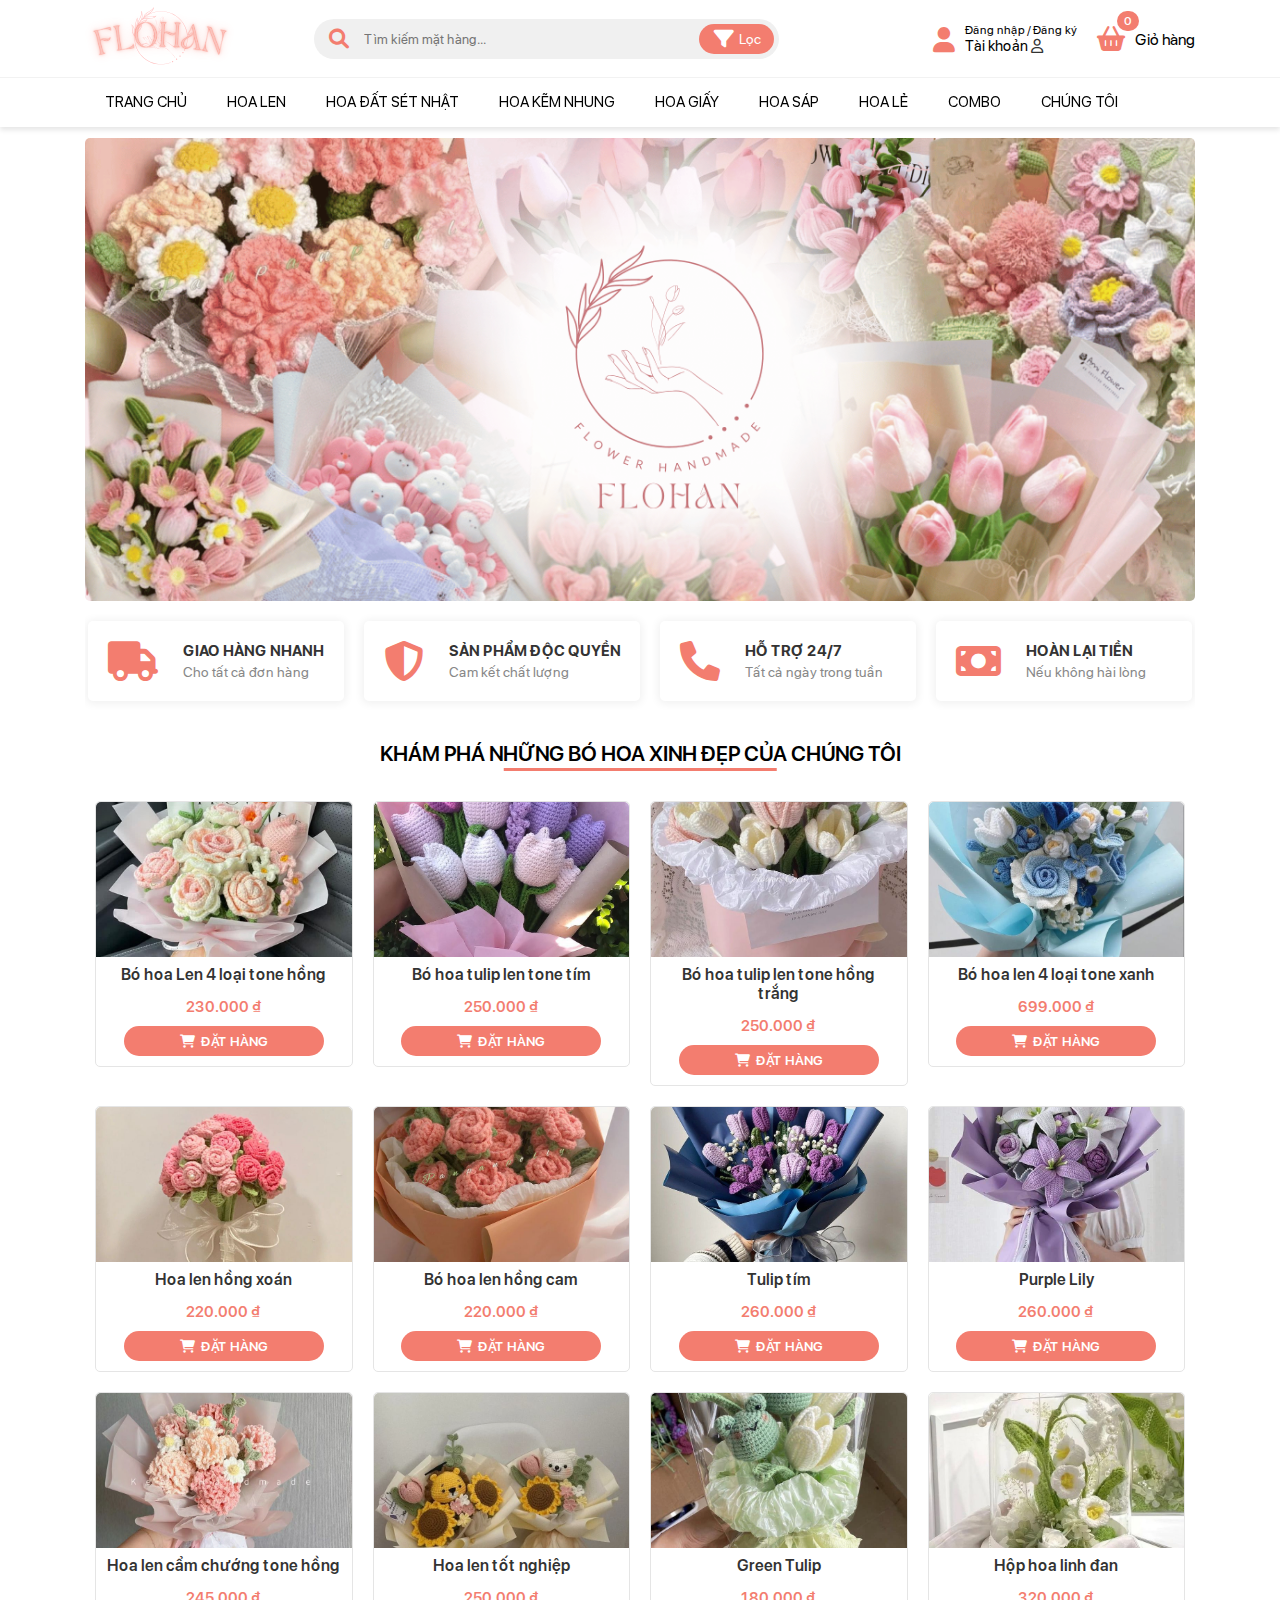
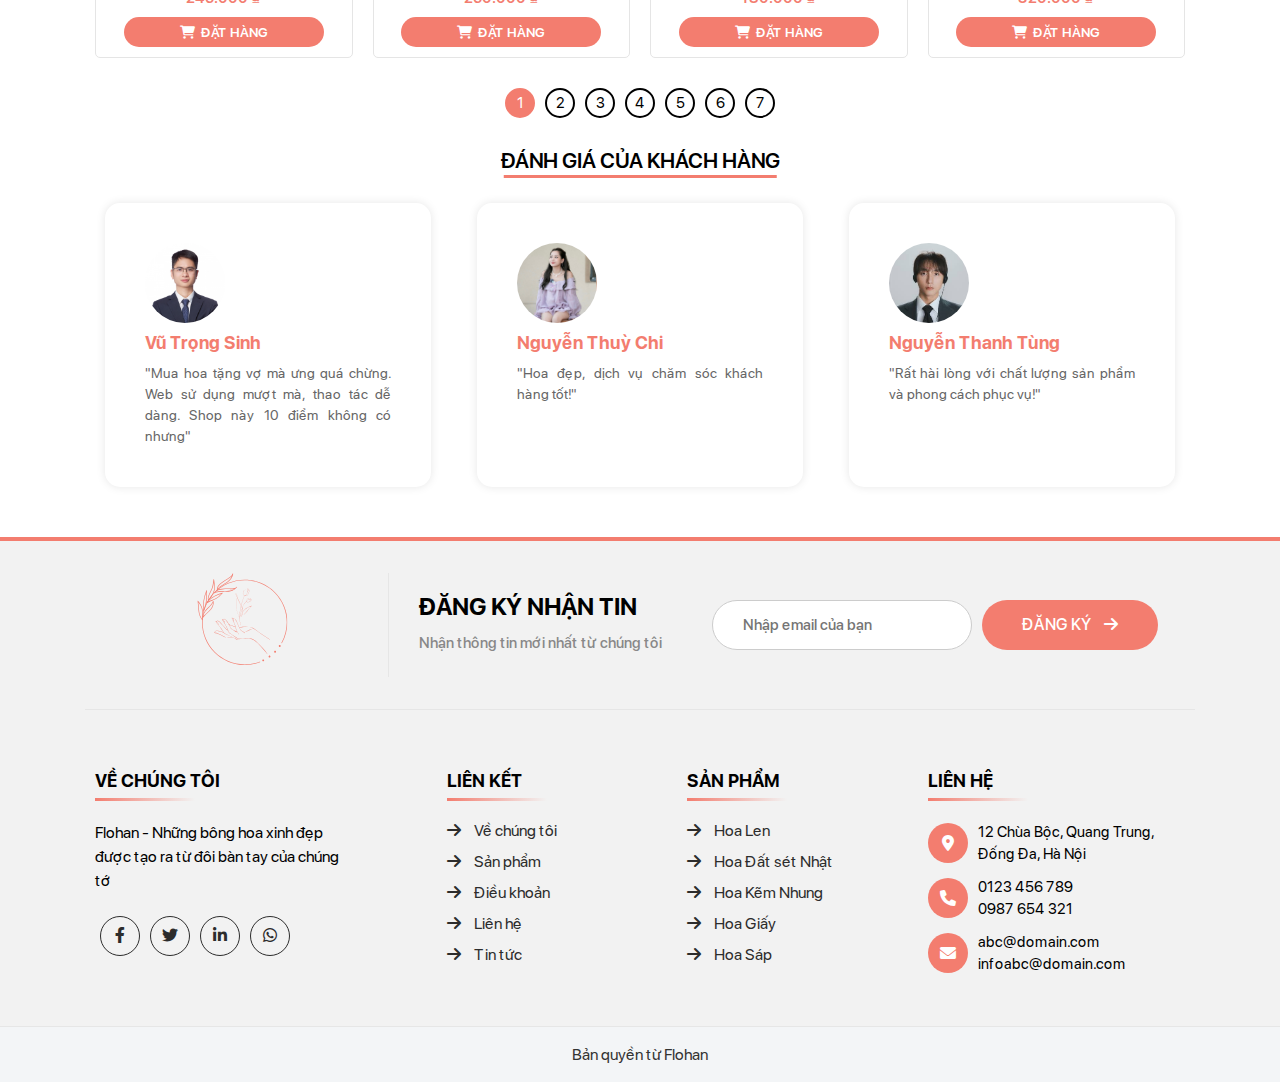
==== index.html @ 0281a0e2 "Update index.html" ====
<!DOCTYPE html>
<html lang="en">
<head>
    <meta charset="UTF-8">
    <meta http-equiv="X-UA-Compatible" content="IE=edge">
    <meta name="viewport" content="width=device-width, initial-scale=1.0">
    <title>Flohan</title>
    <link href='assets/img/logotieude1.png' rel='icon' type='image/x-icon' />
    <link rel="stylesheet" href="./assets/css/main.css">
    <link rel="stylesheet" href="./assets/css/home-responsive.css">
    <link rel="stylesheet" href="./assets/css/toast-message.css">
    <link rel="stylesheet" href="https://cdnjs.cloudflare.com/ajax/libs/font-awesome/6.0.0-beta3/css/all.min.css">
</head>
     <script>
        function loadHtml(page) {
    // Cuộn lên đầu trang một cách mượt
    window.scrollTo({ top: 0, behavior: 'smooth' });

    // Ẩn các phần khác nếu cần
    document.getElementById('trangchu').classList.add('hide');
    document.getElementById('order-history').classList.remove('open');
    document.getElementById('account-user').classList.remove('open');
    document.getElementById('content').classList.add('open');

    // Sử dụng fetch để tải nội dung từ tệp HTML
    fetch(page)
        .then(response => {
            if (!response.ok) {
                throw new Error('Network response was not ok ' + response.statusText);
            }
            return response.text();
        })
        .then(data => {
            // Đặt nội dung HTML vào phần 'content'
            document.getElementById('content').innerHTML = data;
        })
        .catch(error => {
            // Xử lý lỗi nếu có
            document.getElementById('content').innerHTML = 'Không thể tải nội dung: ' + error.message;
        });
}
        </script>
<body>
    <header>
        <div class="header-top">
            <div class="container">
                <div class="header-top-left">
                    <ul class="header-top-list">
                        <li><a href=""><i class="fa-regular fa-phone"></i> 0123 456 789 (miễn phí)</a></li>
                        <li><a href=""><i class="fa-light fa-location-dot"></i> Xem vị trí cửa hàng</a></li>
                    </ul>
                </div>
                <div class="header-top-right">
                    <ul class="header-top-list">
                        <li><a href="">Giới thiệu</a></li>
                        <li><a href="">Cửa hàng</a></li>
                        <li><a href="">Chính sách</a></li>
                    </ul>
                </div>
            </div>
        </div>
        <div class="header-middle">
            <div class="container">
                <div class="header-middle-left">
                    <div class="header-logo">
                        <a href="">
                            <img src="assets/img/logoflohan.svg" alt="" class="header-logo-img">
                        </a>
                    </div>
                </div>
                <div class="header-middle-center">
                    <form action="" class="form-search">
                        <span class="search-btn"><i class="fa-solid fa-magnifying-glass"></i></span>
                        <input type="text" class="form-search-input" placeholder="Tìm kiếm mặt hàng..."
                            oninput="searchProducts()">
                        <button class="filter-btn"><i class="fa-solid fa-filter"></i><span>Lọc</span></button>
                    </form>
                </div>
                <div class="header-middle-right">
                    <ul class="header-middle-right-list">
                        <li class="header-middle-right-item dnone open" onclick="openSearchMb()">
                            <div class="cart-icon-menu">
                                <i class="fa-solid fa-basket-shopping"></i>
                            </div>
                        </li>
                        <li class="header-middle-right-item close" onclick="closeSearchMb()">
                            <div class="cart-icon-menu">
                                <i class="fa-solid fa-basket-shopping"></i>
                            </div>
                        </li>
                        <li class="header-middle-right-item dropdown open">
                            <i class="fa-solid fa-user"></i>
                            <div class="auth-container">
                                <span class="text-dndk">Đăng nhập / Đăng ký</span>
                                <span class="text-tk">Tài khoản <i class="fa-regular fa-user"></i></span>
                            </div>
                            <ul class="header-middle-right-menu">
                                <li><a id="login" href="javascript:;"><i class="fa-solid fa-right-to-bracket"></i> Đăng nhập</a></li>
                                <li><a id="signup" href="javascript:;"><i class="fa-solid fa-user-plus"></i> Đăng ký</a></li>
                            </ul>
                        </li>
                        <li class="header-middle-right-item open" onclick="openCart()">
                            <div class="cart-icon-menu">
                                <i class="fa-solid fa-basket-shopping"></i>
                                <span class="count-product-cart">0</span>
                            </div>
                            <span>Giỏ hàng</span>
                        </li>
                    </ul>
                </div>
            </div>
        </div>
    </header>
    <nav class="header-bottom">
        <div class="container">
            <ul class="menu-list">
                <li class="menu-list-item"><a href="" class="menu-link">Trang chủ</a></li>
                <li class="menu-list-item" onclick="showCategory('Hoa Len')"><a href="javascript:;" class="menu-link">Hoa Len</a></li>
                <li class="menu-list-item" onclick="showCategory('Hoa Đất Sét Nhật')"><a href="javascript:;" class="menu-link">Hoa Đất Sét Nhật</a></li>
                <li class="menu-list-item" onclick="showCategory('Hoa Kẽm Nhung')"><a href="javascript:;" class="menu-link">Hoa Kẽm Nhung</a></li>
                <li class="menu-list-item" onclick="showCategory('Hoa Giấy')"><a href="javascript:;" class="menu-link">Hoa Giấy</a></li>
                <li class="menu-list-item" onclick="showCategory('Hoa Sáp')"><a href="javascript:;" class="menu-link">Hoa Sáp</a></li>
                <li class="menu-list-item" onclick="showCategory('Hoa Lẻ')"><a href="javascript:;" class="menu-link">Hoa Lẻ</a></li>
                <li class="menu-list-item" onclick="showCategory('Combo')"><a href="javascript:;" class="menu-link">Combo</a></li>
                <li class="menu-list-item dropdown">
             <li class="menu-list-item dropdown">
            <a href="javascript:;" class="menu-link">Chúng tôi</a>
            <div class="dropdown-content">
             <a href="javascript:;" onclick="loadHtml('gioithieu.html')">Giới thiệu</a>
              <a href="javascript:;" onclick="loadHtml('tintuc.html')">Tin tức</a>
              <a href="javascript:;" onclick="loadHtml('dieukhoan.html')">Điều khoản</a>
              <a href="javascript:;" onclick="loadHtml('lienhe.html')">Liên hệ</a>
            </div>
        </li 
            </ul>
        </div>
    </nav>
    <div class="advanced-search">
        <div class="container">
            <div class="advanced-search-category">
                <span>Phân loại </span>
                <select name="" id="advanced-search-category-select" onchange="searchProducts()">
                    <option>Tất cả</option>
                    <option>Hoa Len</option>
                    <option>Hoa Đất Sét Nhật</option>
                    <option>Hoa Kẽm Nhung</option>
                    <option>Hoa Giấy</option>
                    <option>HOA SÁP</option>
                    <option>COMBO</option>
                </select>
            </div>
            <div class="advanced-search-price">
                <span>Giá từ</span>
                <input type="number" placeholder="tối thiểu" id="min-price" onchange="searchProducts()">
                <span>đến</span>
                <input type="number" placeholder="tối đa" id="max-price" onchange="searchProducts()">
                <button id="advanced-search-price-btn"><i class="fa-solid fa-dollar-sign"></i></button>
            </div>
            <div class="advanced-search-control">
                <button id="sort-ascending" onclick="searchProducts(1)"><i class="fa-solid fa-sort-up"></i></button>
                <button id="sort-descending" onclick="searchProducts(2)"><i class="fa-solid fa-sort-down"></i></button>
                <button id="reset-search" onclick="searchProducts(0)"><i class="fa-solid fa-sort"></i></button>
                <button onclick="closeSearchAdvanced()"><i class="fa-regular fa-circle-xmark"></i></button>
            </div>
        </div>
    </div>
    <main class="main-wrapper">
        <div class="container" id="trangchu">
            <div class="home-slider">
                <img src="assets/img/bannerflohan1.png" alt="">
                <!-- <img src="./assets/img/banner-2.png" alt="">
                <img src="./assets/img/banner-3.png" alt="">
                <img src="./assets/img/banner-4.png" alt="">
                <img src="./assets/img/banner-5.png" alt=""> -->
            </div>
            <div class="home-service" id="home-service">
                <div class="home-service-item">
                    <div class="home-service-item-icon">
                       <i class="fa-solid fa-truck"></i>
                    </div>
                    <div class="home-service-item-content">
                        <h4 class="home-service-item-content-h">GIAO HÀNG NHANH</h4>
                        <p class="home-service-item-content-desc">Cho tất cả đơn hàng</p>
                    </div>
                </div>
                <div class="home-service-item">
                    <div class="home-service-item-icon">
                       <i class="fa-solid fa-shield"></i>
                    </div>
                    <div class="home-service-item-content">
                        <h4 class="home-service-item-content-h">SẢN PHẨM ĐỘC QUYỀN</h4>
                        <p class="home-service-item-content-desc">Cam kết chất lượng</p>
                    </div>
                </div>
                <div class="home-service-item">
                    <div class="home-service-item-icon">
                        <i class="fa-solid fa-phone"></i>
                    </div>
                    <div class="home-service-item-content">
                        <h4 class="home-service-item-content-h">HỖ TRỢ 24/7</h4>
                        <p class="home-service-item-content-desc">Tất cả ngày trong tuần</p>
                    </div>
                </div>
                <div class="home-service-item">
                    <div class="home-service-item-icon">
                        <i class="fa-solid fa-money-bill"></i>
                    </div>
                    <div class="home-service-item-content">
                        <h4 class="home-service-item-content-h">HOÀN LẠI TIỀN</h4>
                        <p class="home-service-item-content-desc">Nếu không hài lòng</p>
                    </div>
                </div>
            </div>
            <div class="home-title-block" id="home-title">
                <h2 class="home-title">Khám phá những bó hoa xinh đẹp của chúng tôi</h2>
            </div>
            <div class="home-products" id="home-products">
            </div>
            <div class="page-nav">
                <ul class="page-nav-list">
                </ul>
            </div>
            <div class="home-title-block" id="home-title">
                <h2 class="home-title">Đánh giá của khách hàng</h2>
            </div>
         <div class="customer-reviews">
        <div class="review-item">
            <img src="assets/img/thaysinhdz.jpg" alt="Customer 1">
            <div class="review-content">
                <h4 class="customer-name">Vũ Trọng Sinh</h4>
                <p class="customer-review">"Mua hoa tặng vợ mà ưng quá chừng. Web sử dụng mượt mà, thao tác dễ dàng. Shop này 10 điểm không có nhưng"</p>
            </div>
        </div>
        <div class="review-item">
            <img src="assets/img/chipu.jpg" alt="Customer 2">
            <div class="review-content">
                <h4 class="customer-name">Nguyễn Thuỳ Chi</h4>
                <p class="customer-review">"Hoa đẹp, dịch vụ chăm sóc khách hàng tốt!"</p>
            </div>
        </div>
        <div class="review-item">
            <img src="assets/img/sontung.jpg" alt="Customer 3">
            <div class="review-content">
                <h4 class="customer-name">Nguyễn Thanh Tùng</h4>
                <p class="customer-review">"Rất hài lòng với chất lượng sản phẩm và phong cách phục vụ!"</p>
            </div>
        </div>
    </div>
  </div>
            <div id="content" class="content-wrapper">
                
            </div>
        <div class="container" id="account-user">
            <div class="main-account">
                <div class="main-account-header">
                    <h3>Thông tin tài khoản của bạn</h3>
                    <p>Quản lý thông tin để bảo mật tài khoản</p>
                </div>
                <div class="main-account-body">
                    <div class="main-account-body-col">
                        <form action="" class="info-user">
                            <div class="form-group">
                                <label for="infoname" class="form-label">Họ và tên</label>
                                <input class="form-control" type="text" name="infoname" id="infoname" placeholder="">
                            </div>
                            <div class="form-group">
                                <label for="infophone" class="form-label">Số điện thoại</label>
                                <input class="form-control" type="text" name="infophone" id="infophone" disabled="true"
                                    placeholder="">
                            </div>
                            <div class="form-group">
                                <label for="infoemail" class="form-label">Email</label>
                                <input class="form-control" type="email" name="infoemail" id="infoemail"
                                    placeholder="Thêm địa chỉ email của bạn">
                                <span class="inforemail-error form-message"></span>
                            </div>
                            <div class="form-group">
                                <label for="infoaddress" class="form-label">Địa chỉ</label>
                                <input class="form-control" type="text" name="infoaddress" id="infoaddress"
                                    placeholder="Thêm địa chỉ giao hàng của bạn">
                            </div>
                        </form>
                    </div>
                    <div class="main-account-body-col">
                        <form action="" class="change-password">
                            <div class="form-group">
                                <label for="" class="form-label w60">Mật khẩu hiện tại</label>
                                <input class="form-control" type="password" name="" id="password-cur-info"
                                    placeholder="Nhập mật khẩu hiện tại">
                                <span class="password-cur-info-error form-message"></span>
                            </div>
                            <div class="form-group">
                                <label for="" class="form-label w60">Mật khẩu mới </label>
                                <input class="form-control" type="password" name="" id="password-after-info"
                                    placeholder="Nhập mật khẩu mới">
                                <span class="password-after-info-error form-message"></span>
                            </div>
                            <div class="form-group">
                                <label for="" class="form-label w60">Xác nhận mật khẩu mới</label>
                                <input class="form-control" type="password" name="" id="password-comfirm-info"
                                    placeholder="Nhập lại mật khẩu mới">
                                <span class="password-after-comfirm-error form-message"></span>
                            </div>
                        </form>
                    </div>
                    <div class="main-account-body-row">
                        <div>
                            <button id="save-info-user" onclick="changeInformation()"><i
                                    class="fa-regular fa-floppy-disk"></i> Lưu thay đổi</button>
                        </div>
                        <div>
                            <button id="save-password" onclick="changePassword()"><i class="fa-regular fa-key"></i> Đổi
                                mật khẩu</button>
                        </div>
                    </div>
                </div>
            </div>
        </div>
        <div class="container" id="order-history">
            <div class="main-account">
                <div class="main-account-header">
                    <h3>Quản lý đơn hàng của bạn</h3>
                    <p>Xem chi tiết, trạng thái của những đơn hàng đã đặt.</p>
                </div>
                <div class="main-account-body">
                    <div class="order-history-section">
                    </div>
                </div>
            </div>
        </div>
    </main>
    <div class="modal product-detail">
        <button class="modal-close close-popup"><i class="fa-solid fa-xmark"></i></button>
        <div class="modal-container mdl-cnt" id="product-detail-content">
        </div>
    </div>
    <div class="modal signup-login">
        <div class="modal-container">
            <button class="form-close" onclick="closeModal()"><i class="fa-solid fa-xmark"></i></button>
            <div class="forms mdl-cnt">
                <div class="form-content sign-up">
                    <h3 class="form-title">
                        Đăng ký tài khoản
                    </h3>
                    <p class="form-description">Đăng ký thành viên để mua hàng và nhận những ưu đãi đặc biệt từ chúng
                        tôi </p>
                    <form action="" class="signup-form">
                        <div class="form-group">
                            <label for="fullname" class="form-label">Tên đầy đủ</label>
                            <input id="fullname" name="fullname" type="text" placeholder="VD: Nhật Sinh"
                                class="form-control">
                            <span class="form-message-name form-message"></span>
                        </div>
                        <div class="form-group">
                            <label for="phone" class="form-label">Số điện thoại</label>
                            <input id="phone" name="phone" type="text" placeholder="Nhập số điện thoại"
                                class="form-control">
                            <span class="form-message-phone form-message"></span>
                        </div>
                        <div class="form-group">
                            <label for="password" class="form-label">Mật khẩu</label>
                            <input id="password" name="password" type="password" placeholder="Nhập mật khẩu"
                                class="form-control">
                            <span class="form-message-password form-message"></span>
                        </div>
                        <div class="form-group">
                            <label for="password_confirmation" class="form-label">Nhập lại mật khẩu</label>
                            <input id="password_confirmation" name="password_confirmation"
                                placeholder="Nhập lại mật khẩu" type="password" class="form-control">
                            <span class="form-message-password-confi form-message"></span>
                        </div>
                        <div class="form-group">
                            <input class="checkbox" name="checkbox" required="" type="checkbox" id="checkbox-signup">
                            <label for="checkbox-signup" class="form-checkbox">Tôi đồng ý với <a href="#"
                                    title="chính sách trang web" target="_blank">chính sách trang web</a></label>
                            <p class="form-message-checkbox form-message"></p>
                        </div>
                        <button class="form-submit" id="signup-button">Đăng ký</button>
                    </form>
                    <p class="change-login">Bạn đã có tài khoản ? <a href="javascript:;" class="login-link">Đăng nhập
                            ngay</a></p>
                </div>
                <div class="form-content login">
                    <h3 class="form-title">Đăng nhập tài khoản</h3>
                    <p class="form-description">Đăng nhập thành viên để mua hàng và nhận những ưu đãi đặc biệt từ chúng
                        tôi</p>
                    <form action="" class="login-form">
                        <div class="form-group">
                            <label for="phone" class="form-label">Số điện thoại</label>
                            <input id="phone-login" name="phone" type="text" placeholder="Nhập số điện thoại"
                                class="form-control">
                            <span class="form-message phonelog"></span>
                        </div>
                        <div class="form-group">
                            <label for="password" class="form-label">Mật khẩu</label>
                            <input id="password-login" name="password" type="password" placeholder="Nhập mật khẩu"
                                class="form-control">
                            <span class="form-message-check-login form-message"></span>
                        </div>
                        <button class="form-submit" id="login-button">Đăng nhập</button>
                    </form>
                    <p class="change-login">Bạn chưa có tài khoản ? <a href="javascript:;" class="signup-link">Đăng kí
                            ngay</a></p>
                </div>
            </div>
        </div>
    </div>
    <div class="modal-cart">
        <div class="cart-container">
            <div class="cart-header">
                <h3 class="cart-header-title"><i class="fa-regular fa-basket-shopping-simple"></i> Giỏ hàng</h3>
                <button class="cart-close" onclick="closeCart()"><i class="fa-solid fa-xmark"></i></button>
            </div>
            <div class="cart-body">
                <div class="gio-hang-trong">
                    <i class="fa-solid fa-xmark"></i>
                    <p>Không có sản phẩm nào trong giỏ hàng của bạn</p>
                </div>
                <ul class="cart-list">
                </ul>
            </div>
            <div class="cart-footer">
                <div class="cart-total-price">
                    <p class="text-tt">Tổng tiền:</p>
                    <p class="text-price">0đ</p>
                </div>
                <div class="cart-footer-payment">
                    <button class="them-mon"><i class="fa-solid fa-circle-plus"></i> Thêm mặt hàng</button>
                    <button class="thanh-toan disabled">Thanh toán</button>
                </div>
            </div>
        </div>
    </div>
    <div class="modal detail-order">
        <div class="modal-container mdl-cnt">
            <h3 class="modal-container-title">Thông tin đơn hàng</h3>
            <button class="form-close" onclick="closeModal()"><i class="fa-solid fa-xmark"></i></button>
            <div class="detail-order-content">
            </div>
        </div>
    </div>
    <footer class="footer">
        <div class="container">
            <div class="footer-top">
                <div class="footer-top-content">
                    <div class="footer-top-img">
                        <img src="assets/img/iconflohan.svg" alt="">
                    </div>
                    <div class="footer-top-subbox">
                        <div class="footer-top-subs">
                            <h2 class="footer-top-subs-title">Đăng ký nhận tin</h2>
                            <p class="footer-top-subs-text">Nhận thông tin mới nhất từ chúng tôi</p>
                        </div>
                        <form class="form-ground">
                            <input type="email" class="form-ground-input" placeholder="Nhập email của bạn">
                            <button class="form-ground-btn">
                                <span>ĐĂNG KÝ</span>
                                <i class="fa-solid fa-arrow-right"></i>
                            </button>
                        </form>
                    </div>
                </div>
            </div>
        </div>
        <div class="widget-area">
            <div class="container">
                <div class="widget-row">
                    <div class="widget-row-col-1">
                        <h3 class="widget-title">Về chúng tôi</h3>
                        <div class="widget-row-col-content">
                            <p>Flohan - Những bông hoa xinh đẹp được tạo ra từ đôi bàn tay của chúng tớ</p>
                        </div>
                        <div class="widget-social">
                            <div class="widget-social-item">
                                  <a href="https://www.facebook.com/profile.php?id=100079612333592" class="social-icon" target="_blank">
                                    <i class="fab fa-facebook-f"></i>
                                </a>
                            </div>
                            <div class="widget-social-item">
                                <a href="https://x.com/?lang=vi" class="social-icon" target="_blank">
                                    <i class="fab fa-twitter"></i>
                                </a>
                            </div>
                            <div class="widget-social-item">
                                 <a href="https://www.instagram.com/flohan_xinchao/" class="social-icon" target="_blank">
                                    <i class="fab fa-linkedin-in"></i>
                                </a>
                            </div>
                            <div class="widget-social-item">
                                 <a href="https://web.whatsapp.com/" class="social-icon" target="_blank">
                                    <i class="fab fa-whatsapp"></i>
                                </a>
                            </div>
                        </div>
                    </div>
                    <div class="widget-row-col">
                        <h3 class="widget-title">Liên kết</h3>
                        <ul class="widget-contact">
                            <li class="widget-contact-item">
                                <a href="">
                                    <i class="fa-solid fa-arrow-right"></i>
                                    <a href="javascript:;" onclick="loadHtml('gioithieu.html')"><span>Về chúng tôi</span></a>  
                                </a>
                            </li>
                            <li class="widget-contact-item">
                                <a href="">
                                    <i class="fa-solid fa-arrow-right"></i>
                                    <span>Sản phẩm</span>
                                </a>
                            </li>
                            <li class="widget-contact-item">
                                <a href="">
                                    <i class="fa-solid fa-arrow-right"></i>
                                  <a href="javascript:;" onclick="loadHtml('dieukhoan.html')"><span>Điều khoản</span></a>  
                                </a>
                            </li>
                            <li class="widget-contact-item">
                                <a href="">
                                    <i class="fa-solid fa-arrow-right"></i>
                                    <a href="javascript:;" onclick="loadHtml('lienhe.html')"><span>Liên hệ</span></a>  
                                </a>
                            </li>
                            <li class="widget-contact-item">
                                <a href="">
                                    <i class="fa-solid fa-arrow-right"></i>
                                    <a href="javascript:;" onclick="loadHtml('tintuc.html')"><span>Tin tức</span></a>  
                                </a>
                            </li>
                        </ul>
                    </div>
                    <div class="widget-row-col">
                        <h3 class="widget-title">Sản phẩm</h3>
                        <ul class="widget-contact">
                            <li class="widget-contact-item">
                                <a href="">
                                    <i class="fa-solid fa-arrow-right"></i>
                                    <a href="javascript:;" onclick="showCategory('Hoa Len')"><span>Hoa Len</span></a>
                                </a>
                            </li>
                            <li class="widget-contact-item">
                                <a href="">
                                    <i class="fa-solid fa-arrow-right"></i>
                                    <a href="javascript:;" onclick="showCategory('Hoa Đất Sét Nhật')"><span>Hoa Đất sét Nhật</span></a>
                                </a>
                            </li>
                            <li class="widget-contact-item">
                                <a href="">
                                    <i class="fa-solid fa-arrow-right"></i>
                                    <a href="javascript:;" onclick="showCategory('Hoa Kẽm Nhung')"><span>Hoa Kẽm Nhung</span></a>
                                </a>
                            </li>
                            <li class="widget-contact-item">
                                <a href="">
                                    <i class="fa-solid fa-arrow-right"></i>
                                   <a href="javascript:;" onclick="showCategory('Hoa Giấy')"><span>Hoa Giấy</span></a>
                                </a>
                            </li>
                            <li class="widget-contact-item">
                                <a href="">
                                    <i class="fa-solid fa-arrow-right"></i>
                                    <a href="javascript:;" onclick="showCategory('Hoa Sáp')"><span>Hoa Sáp</span></a>
                                </a>
                            </li>
                        </ul>
                    </div>
                    <div class="widget-row-col-1">
                        <h3 class="widget-title">Liên hệ</h3>
                        <div class="contact">
                            <div class="contact-item">
                                <div class="contact-item-icon">
                                    <i class="fa-solid fa-location-dot"></i>
                                </div>
                                <div class="contact-content">
                                    <span>12 Chùa Bộc, Quang Trung, Đống Đa, Hà Nội</span>
                                </div>
                            </div>
                            <div class="contact-item">
                                <div class="contact-item-icon">
                                    <i class="fa-solid fa-phone"></i>
                                </div>
                                <div class="contact-content contact-item-phone">
                                    <span>0123 456 789</span>
                                    <br />
                                    <span>0987 654 321</span>
                                </div>
                            </div>
                            <div class="contact-item">
                                <div class="contact-item-icon">
                                    <i class="fa-solid fa-envelope"></i>
                                </div>
                                <div class="contact-content conatct-item-email">
                                    <span>abc@domain.com</span><br />
                                    <span>infoabc@domain.com</span>
                                </div>
                            </div>
                        </div>
                    </div>
                </div>
            </div>
        </div>
    </footer>
    <div class="copyright-wrap">
        <div class="container">
            <div class="copyright-content">
                <p>Bản quyền từ Flohan</p>
            </div>
        </div>
    </div>
    <div class="back-to-top">
        <a href="#"><i class="fa-solid fa-arrow-up"></i>
    </div>
    <div class="checkout-page">
        <div class="checkout-header">
            <div class="checkout-return">
                <button onclick="closecheckout()"><i class="fa-solid fa-arrow-left"></i></button>
            </div>
            <h2 class="checkout-title">Thanh toán</h2>
        </div>
        <main class="checkout-section container">
            <div class="checkout-col-left">
                <div class="checkout-row">
                    <div class="checkout-col-title">
                        Thông tin đơn hàng
                    </div>
                    <div class="checkout-col-content">
                        <div class="content-group">
                            <p class="checkout-content-label">Hình thức giao nhận</p>
                            <div class="checkout-type-order">
                                <button class="type-order-btn active" id="giaotannoi">
                                    <i class="fa-solid fa-truck"
                                        style="--fa-secondary-opacity: 1.0; --fa-primary-color: dodgerblue; --fa-secondary-color: #ffb100;"></i>
                                    Giao tận nơi
                                </button>
                                <button class="type-order-btn" id="tudenlay">
                                    <i class="fa-brands fa-creative-commons-by"
                                        style="--fa-secondary-opacity: 1.0; --fa-primary-color: pink; --fa-secondary-color: palevioletred;"></i>
                                    Tự đến lấy
                                </button>
                            </div>
                        </div>
                        <div class="content-group">
                            <p class="checkout-content-label">Ngày giao hàng</p>
                            <div class="date-order">
                            </div>
                        </div>
                        <div class="content-group chk-ship" id="giaotannoi-group">
                            <p class="checkout-content-label">Chọn đơn vị vận chuyển</p>
                            <div class="delivery-time">
                                <input type="radio" name="giaongay" id="giaongay" class="radio">
                                <label for="giaongay">Giao hàng tiết kiệm</label>
                            </div>
                            <div class="delivery-time">
                                <input type="radio" name="giaongay" id="deliverytime" class="radio">
                                <label for="deliverytime">Giao hàng nhanh</label>
                            </div>
                        </div>
                        <div class="content-group" id="tudenlay-group">
                            <p class="checkout-content-label">Lấy hàng tại chi nhánh</p>
                            <div class="delivery-time">
                                <input type="radio" name="chinhanh" id="chinhanh-1" class="radio">
                                <label for="chinhanh-1">12 Chùa Bộc, Quang Trung, Đống Đa</label>
                            </div>
                            <div class="delivery-time">
                                <input type="radio" name="chinhanh" id="chinhanh-2" class="radio">
                                <label for="chinhanh-2">Học viện Ngân Hàng</label>
                            </div>
                        </div>
                        <div class="content-group">
                            <p class="checkout-content-label">Ghi chú đơn hàng</p>
                            <textarea type="text" class="note-order" placeholder="Nhập ghi chú"></textarea>
                        </div>
                    </div>
                </div>
                <div class="checkout-row">
                    <div class="checkout-col-title">
                        Thông tin người nhận
                    </div>
                    <div class="checkout-col-content">
                        <div class="content-group">
                            <form action="" class="info-nhan-hang">
                                <div class="form-group">
                                    <input id="tennguoinhan" name="tennguoinhan" type="text"
                                        placeholder="Tên người nhận" class="form-control">
                                    <span class="form-message"></span>
                                </div>
                                <div class="form-group">
                                    <input id="sdtnhan" name="sdtnhan" type="text" placeholder="Số điện thoại nhận hàng"
                                        class="form-control">
                                    <span class="form-message"></span>
                                </div>
                                <div class="form-group">
                                    <input id="diachinhan" name="diachinhan" type="text" placeholder="Địa chỉ nhận hàng"
                                        class="form-control chk-ship">
                                    <span class="form-message"></span>
                                </div>
                            </form>
                        </div>
                    </div>
                </div>
            </div>
            <div class="checkout-col-right">
                <p class="checkout-content-label">Đơn hàng</p>
                <div class="bill-total" id="list-order-checkout">
                </div>
                <div class="bill-payment">
                    <div class="total-bill-order">
                    </div>
                    <div class="policy-note">
                        Bằng việc bấm vào nút “Đặt hàng”, tôi đồng ý với
                        <a href="#" target="_blank">chính sách hoạt động</a>
                        của chúng tôi.
                    </div>
                </div>
                <div class="total-checkout">
                    <div class="text">Tổng tiền</div>
                    <div class="price-bill">
                        <div class="price-final" id="checkout-cart-price-final">0</div>
                    </div>
                </div>
                <button class="complete-checkout-btn">Đặt hàng</button>
            </div>
        </main>
    </div>
    <div id="toast"></div>
    <script src="./js/initialization.js"></script>
    <script src="./js/main.js"></script>
    <script src="./js/checkout.js"></script>
    <script src="./js/toast-message.js"></script>
</body>
</html>
---- assets/css/main.css ----
@font-face{font-family:'SFProDisplay';src:url('../font/SFPRODISPLAY/SFProDisplay-Regular.ttf') format('truetype');font-weight:400;font-display:fallback}
@font-face{font-family:'SFProDisplay';src:url('../font/SFPRODISPLAY/SFProDisplay-Light.ttf') format('truetype');font-weight:300;font-display:fallback}
@font-face{font-family:'SFProDisplay';src:url('../font/SFPRODISPLAY/SFProDisplay-Medium.ttf') format('truetype');font-weight:500;font-display:fallback}
@font-face{font-family:'SFProDisplay';src:url('../font/SFPRODISPLAY/SFProDisplay-Bold.ttf') format('truetype');font-weight:bold;font-display:fallback}
@font-face{font-family:'SFProDisplay';src:url('../font/SFPRODISPLAY/SFProDisplay-Semibold.ttf') format('truetype');font-weight:600;font-display:fallback}
@font-face{font-family:'SFProDisplay';src:url('../font/SFPRODISPLAY/SFProDisplay-Heavy.ttf') format('truetype');font-weight:800;font-display:fallback}

:root {
    --white: #fff;
    --black: #000;
    --text-color: #333;
    --red: #F37D6F;
}

ul,
li {
    list-style: none;
    padding: 0;
}

a {
    text-decoration: none;
}

body::-webkit-scrollbar {
    width: 3px;
    /* height:50px; */
}

.home-service::-webkit-scrollbar,.menu-list::-webkit-scrollbar{
    height:4px;
    max-width: 10px;
}

.home-service::-webkit-scrollbar-track,.menu-list::-webkit-scrollbar-track,body::-webkit-scrollbar-track {
    background-color: #fafafa;
}


.home-service::-webkit-scrollbar-thumb,.menu-list::-webkit-scrollbar-thumb,body::-webkit-scrollbar-thumb {
    /* background: rgba(0, 0, 0, 0); */
    background: rgba(0, 0, 0, 0.4);
    border-radius: 10px;
    -webkit-box-shadow: rgba(255, 255, 255, 0.3) 0 0 0 1px;
    box-shadow: rgba(255, 255, 255, 0.3) 0 0 0 1px;
}

/* body:hover::-webkit-scrollbar-thumb{
    background: rgba(0, 0, 0, 0.45);
} */

* {
    padding: 0;
    margin: 0;
    box-sizing: border-box;
}

html {
    scroll-behavior: smooth;
}


body {
    background-color: #fff;
    position: relative;
}

body,input,button,textarea,pre {
    font-family: SFProDisplay, sans-serif;
    -webkit-tap-highlight-color: rgba(0, 0, 0, 0)
}

/* Chrome, Safari, Edge, Opera */
input::-webkit-outer-spin-button,input::-webkit-inner-spin-button {
    -webkit-appearance: none;
    margin: 0;
}

/* Firefox */
input[type=number] {
    -moz-appearance: textfield;
}

/* Custom radio buttons */
input[type="radio"]+label {
    display: inline-block;
    cursor: pointer;
    position: relative;
    padding-left: 30px;
    margin-right: 15px;
}

input[type="radio"]+label:before {
    content: "";
    display: block;
    width: 22px;
    height: 22px;
    margin-right: 14px;
    position: absolute;
    top: -3px;
    left: 0;
    border: 1px solid #aaa;
    background-color: #fff;
    border-radius: 50%;
}

input[type="radio"] {
    display: none !important;
}

input[type="radio"]:checked+label:after {
    content: "";
    display: block;
    position: absolute;
    top: 3px;
    left: 6px;
    width: 12px;
    height: 12px;
    border-radius: 50%;
    background: #F37D6F;
}

input[type="radio"]:checked+label:before {
    border: 1px solid var(--red);
}

/* Custom checkbox */
input[type="checkbox"]+label {
    display: inline-block;
    cursor: pointer;
    position: relative;
    padding-left: 30px;
    margin-right: 15px;
    font-size: 13px;
}


input[type="checkbox"]+label:before {
    content: "";
    display: block;
    width: 18px;
    height: 18px;
    margin-right: 14px;
    position: absolute;
    top: -3px;
    left: 0;
    border: 1px solid #aaa;
    background-color: #fff;
    border-radius: 3px;
}

input[type="checkbox"] {
    display: none !important;
}

input[type="checkbox"]:checked+label:after {
    content: "\f00c";
    font-family: "Font Awesome 6 Pro";
    font-size: 15px;
    line-height: 16px;
    color: var(--white);
    display: block;
    position: absolute;
    top: 0;
    left: 4px;
    width: 16px;
    height: 16px;
}

input[type="checkbox"]:checked+label:before {
    border: 1px solid var(--red);
    background-color: var(--red);
}

.container {
    max-width: 1130px;
    padding: 0 10px;
    margin: 0 auto;
}

.dnone{
    display: none!important;
}


/* Header Menu */
header {
    background-color: var(--white);
    position: sticky;
    top:0;
    z-index: 15;    
}

.header-top {
    background-color: var(--red);
    height: 30px;
    width: 100%;
    display: none;
}

.header-top .container {
    display: flex;
    justify-content: space-between;
    align-items: center;
    height: 100%;
}

.header-top-list {
    display: flex;
    align-items: center;
    column-gap: 20px;
}

.header-top-list a {
    color: var(--white);
    font-size: 14px;
}

.header-top-list a i {
    margin-right: 4px;
}

.header-middle{
    box-shadow: inset 0px -0.5px 0px #e6e6e6;
}

.header-middle .container {
    padding: 7px 10px;
    display: flex;
    align-items: center;
    justify-content: space-between;
}

.header-logo-img {
    width: 150px;
}

.header-middle-center {
    padding: 0 30px;
    flex: 1;
}

.form-search {
    display: flex;
    justify-content: center;
    position: relative;
}

.form-search-input {
    height: 40px;
    outline: none;
    border: none;
    background-color: #f0f0f0;
    padding: 10px 20px;
    padding-left: 0;
    border-top-right-radius: 99px;
    border-bottom-right-radius: 99px;
    width: 65%;
    /* border: 1px solid #e6ecf0;
    background-color: #f5f8fa; */
}

.filter-btn,.search-btn {
    border: none;
    outline: none;
    font-size: 20px;
    height: 40px;
    padding: 0 15px;
    color: #F37D6F;
    cursor: pointer;
    display: flex;
    align-items: center;
}

.search-btn {
    background-color: #f0f0f0;
    border-top-left-radius: 99px;
    border-bottom-left-radius: 99px;
}

.filter-btn{
    background-color: #F37D6F;
    height: 30px;
    color: var(--white);
    width: 75px;
    border-radius: 99px;
    position: relative;
    right: 80px;
    top: 5px
}

.filter-btn span{
    font-size: 14px;
    margin-left: 5px;
}

.header-middle-right>ul {
    display: flex;
    column-gap: 20px;
}

.header-middle-right-item {
    display: flex;
    align-items: center;
    cursor: pointer;
}

.auth-container {
    display: flex;
    flex-direction: column;
}

.text-dndk {
    font-size: 12px;
}

.text-tk {
    font-size: 15px;
}

.header-middle-right-item {
    position: relative;
}

.header-middle-right-item i {
    font-size: 25px;
    margin-right: 10px;
    color: var(--red);
}

.text-tk i {
    font-size: 14px !important;
    color: var(--text-color) !important;
}

.cart-icon-menu {
    position: relative;
}

.cart-icon-menu span {
    color: var(--white);
    background: var(--red);
    height: 20px;
    left: 20px;
    top: -15px;
    border-radius: 40px;
    display: inline-block;
    text-align: center;
    line-height: 20px;
    font-size: 12px;
    font-weight: 500;
    position: absolute;
    padding: 0px 7px;
    z-index: 999999;
}

@keyframes slidein {
    from {
        left: -300px;
        top: 800px;
    }
    to {
        left: 20px;
        top: -15px;
    }
}


.header-middle-right-item:hover .header-middle-right-menu {
    visibility: visible;
    /* transform: scale(1); */
    transform: translateY(0);
    opacity: 1;
}

.header-middle-right-menu {
    position: absolute;
    top: calc(100% + 10px);
    border-radius: 5px;
    background-color: var(--white);
    border: 1px solid rgb(239, 239, 239);
    box-shadow: rgb(0 0 0 / 18%) 0px 6px 12px 0px;
    min-width: 200px;
    z-index: 2;
    visibility: hidden;
    /* transform: scale(0); */
    transform: translateY(20px);
    opacity: 0;
    transition: visibility 0.3s, transform 0.4s, opacity 0.3s;
}

/* .header-middle-right-menu::before{
    content: "";
    position: absolute;
    border-width: 20px 20px;
    border-style: solid;
    border-color: transparent transparent var(--white) transparent;
    top: -30px;
    left: 50%;
    transform: translateX(-50%);
    z-index: -1;
} */

.header-middle-right-menu::after {
    content: "";
    position: absolute;
    background-color: transparent;
    top: -10px;
    min-width: 200px;
    height: 10px;
}

.header-middle-right-menu li a {
    font-size: 14px;
    display: inline-block;
    padding: 8px 20px;
    color: var(--text-color);
    width: 100%;
}

.header-middle-right-menu li i {
    font-size: 14px;
    margin-right: 5px;
}

.header-middle-right-menu li:hover {
    background-color: #eee;
}

.header-middle-right-menu .border {
    border-top: 1px solid #eee;
}

.header-bottom{ 
    transition: transform 0.6s ease;
    position: fixed;
    left: 0;
    right: 0;
    background-color: var(--white);
    box-shadow: 0 3px 5px 0 rgb(0 0 0 / 10%);
    z-index: 4;
}

.header-bottom.hide{
    transform: translateY(-50px);
}

.header-middle-right-menu{
    right: 0;
}

.menu-list {
    display: flex;
    height: 49px;
    white-space: nowrap;
    overflow-x: auto;
    overflow-y: hidden;
}

.menu-link {
    color: var(--black);
    display: inline-block;
    padding: 15px 20px;
    text-transform: uppercase;
    position: relative;
    font-size: 15px;
}

.menu-link:hover::after {
    visibility: visible;
    transform: scale(1);
    opacity: 1;
}

.menu-link::after {
    content: "";
    position: absolute;
    height: 2px;
    visibility: hidden;
    transform: scale(0);
    opacity: 0;
    transition: visibility 0.3s, transform 0.3s, opacity 0.3s;
    width: 100%;
    left: 0;
    bottom: 0;
    background-color: var(--red);
    transition: all 0.3s ease;
}

.advanced-search{
    background-color: var(--white);
    position: fixed;
    z-index: 11;
    width: 100%;
    transform: translateY(-50px);
    transition: transform 0.6s ease;
}

.advanced-search.open{
    transform: translateY(0);
    box-shadow: 0 3px 5px 0 rgb(0 0 0 / 10%);
}

.advanced-search .container{
    display: flex;
    justify-content: space-around;
    align-items: center;
}

.advanced-search-price{
    display: flex;
    height: 49px;
    align-items: center;
}

#advanced-search-category-select{
    height: 35px;
    outline: none;
    border: none;
    border-radius: 5px;
    padding: 0 10px;
    background-color: #f0f0f0;
    border-right: 10px solid #f0f0f0;
    cursor: pointer;
}

.advanced-search-price input{
    border: none;
    outline: none;
    height: 35px;
    width: 140px;
    padding: 0 10px;
    background-color: #f0f0f0;
    border-radius: 5px;
}

.advanced-search span{
    margin: 0 10px;
    font-size: 15px;
    color: var(--text-color);
}

#advanced-search-price-btn,.advanced-search-control button{
    height: 35px;
    width: 35px;
    border: none;
    outline: none;
    border-radius: 5px;
    cursor: pointer;
}

#advanced-search-price-btn{
    margin-left: 10px;
    background-color: var(--red);
    color: var(--white);
    font-size: 20px;
}

.advanced-search-control button:hover{
    background-color: var(--red);
    color: var(--white);
}

/* Main Menu */
.main-wrapper {
    overflow: hidden;
    padding-top: 60px
}

.home-title-block {
    padding: 0 10px 10px;
    scroll-margin-top: 80px;
}

.home-slider{
    display: flex;
}

.home-slider img {
    width: 100%;
    height: auto;
    object-fit: cover;
    border-radius: 5px;
}

.home-service{
    display: flex;
    margin-top: 30px;
    column-gap: 20px;
    scroll-margin-top: 30px;
    white-space: nowrap;
    overflow-x: auto;
    margin: 10px 0;
    padding:10px 3px;
}

.home-service-item{
    box-shadow: 0px 1px 9px 2px #f1f1f1;
    width: 25%;   
    display: flex;
    padding: 20px;
    align-items: center;
    border-radius: 5px;
}

.home-service-item-icon i{
    font-size: 40px;
    margin-right: 25px;
    color: var(--red);
}

.home-service-item-content-h{
    font-size: 15px;
    color: var(--text-color)
}

.home-service-item-content-desc{
    margin-top: 4px;
    font-size: 14px;
    color:#888
}

.home-title {
    /* font-family: 'Lobster', cursive; */
    font-weight: 600;
    text-align: center;
    font-size: 21px;
    position: relative;
    text-transform: uppercase;
    margin-top: 30px;
}

.home-title::after {
    content: "";
    position: absolute;
    height: 3px;
    background-color: var(--red);
    width: 25%;
    left: 50%;
    transform: translate(-50%);
    bottom: -5px;
}

.no-result{
    width: 100%;
    text-align: center;
    margin: 10px 0;
}

.no-result-h{
    font-size: 25px;
    margin: 10px
}

.no-result-p{
    width: 100%;
    color: #757575;
    text-align: center;
}

.no-result i{
    color: #757575;
    font-size: 80px;
    margin-top: 30px;
}

.home-products {
    display: flex;
    flex-wrap: wrap;
    margin-top: 15px;
}

.col-product {
    width: 25%;
    padding: 10px;
    overflow: hidden;
}

.card-product {
    background-color: var(--white);
    border-radius: 5px;
    border: 1px solid #e5e5e5;
}

.card-header {
    border-top-left-radius: 5px;
    border-top-right-radius: 5px;
    overflow: hidden;
    position: relative;
}

.card-header strong {
    position: absolute;
    color: var(--white);
    background-color: var(--red);
    right: 5px;
    top: 5px;
    padding: 5px 10px;
    border-radius: 23px 23px 23px 0px;
    font-size: 12px;
    font-weight: 600;
    z-index: 1;
}

.card-image {
    height: 155px;
    width: 100%;
    object-fit: cover;
    transition: transform 0.4s ease;
    display: block;
}

.card-image:hover {
    transform: scale(1.05);
}

.card-image-link {
    display: block;
    width: 100%;
    height: 100%;
}

.card-content {
    padding: 8px 10px;
    text-align: center;
}

.card-title-link {
    color: var(--text-color);
    font-size: 16px;
    font-weight: 600;
}

.card-footer {
    padding: 5px 10px 10px;
}

.product-price{
    text-align: center;
}

.product-price .current-price {
    color: var(--red);
    font-weight: 600;
    font-size: 15px
}

.product-price .old-price {
    text-decoration: line-through;
    color: #808080;
    font-size: 13px;
    margin-left: 5px;
}

.product-buy {
    margin-top: 10px;
    display: flex;
    justify-content: center;
}

.card-button {
    background-color: var(--red);
    outline: none;
    border: none;
    width: 85%;
    padding: 7px;
    color: var(--white);
    border-radius: 20px;
    cursor: pointer;
    text-transform: uppercase;
    font-weight: 600;
}

.card-button:hover {
    box-shadow: inset 0 0 0 100px rgb(0 0 0 / 20%);

}

.card-button i {
    margin-right: 3px;
}

/* Page Nav  */

.page-nav,.page-nav-list {
    display: flex;
    justify-content: center;
    align-items: center;
    column-gap: 10px;
    margin-top: 10px;
}

.page-nav-item a {
    display: inline-block;
    color: var(--black);
    border: 2px solid #000;
    height: 30px;
    width: 30px;
    text-align: center;
    line-height: 27px;
    border-radius: 50%;
    font-size: 15px;
}

.page-nav-item.active a,.page-nav-item a:hover {
    background-color: var(--red);
    color: var(--white);
    border: 2px solid var(--red);
}

/*Modal Box*/
.modal {
    background-color: rgba(0, 0, 0, .6);
    position: fixed;
    top: 0;
    right: 0;
    left: 0;
    bottom: 0;
    display: flex;
    justify-content: center;
    align-items: center;
    opacity: 0;
    pointer-events: none;
    transition: opacity 0.3s ease;
    z-index: 16;
}

.modal.open {
    pointer-events: auto;
    opacity: 1;
}

.modal.open .modal-container{
    transform: scale(1);
}

.modal-close {
    background-color: rgb(0 0 0 / 40%);
    height: 50px;
    width: 50px;
    border-radius: 50%;
    font-size: 28px;
    color: var(--white);
    border: 0;
    position: absolute;
    top: 20px;
    right: 20px;
    padding: 20px;
    cursor: pointer;
    display: flex;
    justify-content: center;
    align-items: center;

}

.modal-close i {
    transition: all 0.4s;
}

.modal-close:hover i {
    transform: rotate(180deg)
}

.modal-container {
    background-color: var(--white);
    max-height: calc(100vh - 60px);
    box-shadow: 0px 4px 30px rgb(0 0 0 / 25%);
    border-radius: 5px;
    overflow: hidden;
    overflow-y: scroll;
    overflow-y: overlay;
    position: relative;
    transform: scale(0.8);
    transition: 0.3s ease;
}

.product-detail .modal-container {
    width: 585px;
}

.signup-login .modal-container {
    width: 380px;
}

.detail-order .modal-container {
    width: 550px;
}

.detail-order-content {
    padding: 20px
}

.modal-container::-webkit-scrollbar {
    width: 5px;
    height: 0;
}

.modal-container::-webkit-scrollbar-track {
    margin: 370px 0 80px;
}

.modal-container::-webkit-scrollbar-thumb {
    background: rgba(0, 0, 0, 0);
    border-radius: 10px;
    -webkit-box-shadow: rgba(255, 255, 255, 0.3) 0 0 0 1px;
    box-shadow: rgba(255, 255, 255, 0.3) 0 0 0 1px;
}

.modal-container:hover::-webkit-scrollbar-thumb {
    background: rgba(0, 0, 0, 0.45);
}

.modal-body {
    padding: 15px 20px;
}

.product-image {
    width: 100%;
    object-fit: cover;
    max-height: 375px;
}

h2.product-title {
    color: var(--black);
    font-size: 18px;
    font-weight: 600;
    margin-bottom: 10px;

}

.product-control {
    display: flex;
    justify-content: space-between;
    align-items: center;
    margin-bottom: 10px;
}

.priceBox .current-price {
    color: var(--red);
    font-weight: 600;
    font-size: 17px;
}

.priceBox .old-price {
    text-decoration: line-through;
    color: #808080;
    font-size: 13px;
    margin-left: 5px;
}

.buttons_added {
    display: -ms-inline-flexbox;
    display: inline-flex;
    white-space: nowrap;
}

.is-form {
    background-color: #f9f9f9;
    height: 25px;
    width: 25px;
    border: 1px solid #ddd;
    cursor: pointer;
    line-height: 20px;
}

.is-form:focus,.input-text:focus {
    outline: none;
}

.is-form.plus,.is-form.minus {
    border-radius: 50%;
}

.input-qty {
    background-color: #fff;
    height: 25px;
    width: 30px;
    text-align: center;
    font-size: 14px;
    display: inline-block;
    margin: 0 5px;
    border: 1px solid #ddd;
    padding: 0;
    border-radius: 5px;
    outline: none;
}

.input-qty::-webkit-outer-spin-button,
.input-qty::-webkit-inner-spin-button {
    --webkit-appearance: none;
    margin: 0;
}

.product-description {
    color: var(--text-color);
    font-size: 15px;
}

.notebox {
    border-top: 1px solid #eee;
    padding: 12px 20px;
}

.notebox-title {
    color: #808080;
    text-transform: uppercase;
    font-size: 13px;
    font-weight: 600;
    margin-bottom: 10px;
}

.text-note {
    width: 100%;
    height: 100px;
    border: none;
    outline: none;
    border-radius: 5px;
    padding: 15px;
    background-color: #F7F7F7;
    font-size: 14px;
}

.modal-footer {
    padding: 12px 20px;
    display: flex;
    justify-content: space-between;
    border-top: 1px solid #eee;
    background-color: var(--white);
    position: sticky;
    bottom: 0;
}

.price-total {
    display: flex;
    flex-direction: column;
}

.price-total .thanhtien {
    color: #808080;
    font-size: 13px;
}

.price-total .price {
    color: var(--red);
    font-weight: 600;
    font-size: 16px;
}

.modal-footer-control button {
    background-color: var(--red);
    border: none;
    outline: none;
    color: var(--white);
    padding: 10px 25px;
    font-size: 15px;
    border-radius: 25px;
    font-weight: 500;
    cursor: pointer;
}

/*  Sign up */

.modal.signup-login .modal-container {
    overflow: hidden;
}

.modal-container .forms {
    width: 200%;
    display: flex;
    align-items: center;
    /* height: 545px; */
    /* transition: height 0.2s ease; */
}

.modal-container.active .forms {
    height: 375px;
}

.modal-container.active .sign-up {
    margin-left: -50%;
}

.form-content {
    padding: 20px;
    width: 50%;
    /* transition: margin-left 0.15s ease; */
}

.form-title {
    text-align: center;
    padding-bottom: 10px;
    font-size: 20px;
}

.form-description {
    text-align: center;
    color: #808080;
    font-size: 14px;
}

.login-form,
.signup-form {
    margin-top: 15px;
}

.form-group {
    margin-bottom: 10px;
}

.form-label {
    margin-bottom: 5px;
    display: inline-block;
    font-size: 14px;
    font-weight: 600;
}

.form-control {
    width: 100%;
    height: 40px;
    padding: 8px 12px;
    border: 1px solid #e5e5e5;
    border-radius: 5px;
    outline: none;
    transition: border 0.3s linear;
}

.form-control.error {
    border-color: red;
}

.form-control:focus {
    border-color: var(--red);
}

.form-message {
    color: red;
    font-size: 13px;
    margin-top: 10px;
}

.form-submit {
    width: 100%;
    height: 40px;
    outline: none;
    border: none;
    color: var(--white);
    background-color: var(--red);
    border-radius: 5px;
    cursor: pointer;
    text-transform: uppercase;
}

.form-close {
    background-color: rgba(0, 0, 0, .3);
    height: 30px;
    width: 30px;
    line-height: 29px;
    position: absolute;
    right: 10px;
    top: 10px;
    z-index: 2;
    border-radius: 50%;
    border: none;
    outline: none;
    color: var(--white);
    cursor: pointer;
}

.change-login a,
label a {
    color: var(--red);
}

.change-login {
    padding-top: 15px;
    text-align: center;
    font-size: 16px;
}

/* Test login sign up */
.lg-container div {
    display: flex;
    align-items: center;
    justify-content: center;
}

.lg-container button {
    width: 50%;
    border: 0;
    outline: none;
    height: 40px;
    color: #fff;
    background-color: var(--red);
    cursor: pointer;
}

.lg-container button:first-of-type {
    border-right: 1px solid #eee;
}

/* Cart */
.modal-cart {
    background-color: rgba(0, 0, 0, .6);
    position: fixed;
    top: 0;
    right: 0;
    left: 0;
    bottom: 0;
    z-index: 16;
    display: flex;
    align-items: center;
    flex-direction: row;
    justify-content: flex-end;
    visibility: hidden;
}

.modal-cart.open {
    visibility: visible;

}

.modal-cart.open .cart-container {
    visibility: visible;
    transform: translateX(0);
}

.cart-container {
    overflow: hidden;
    position: relative;
    background-color: var(--white);
    width: 400px;
    height: calc(100% - 30px);
    right: 15px;
    border-radius: 10px;
    display: flex;
    flex-direction: column;
    padding-top: 66px;
    padding-bottom: 119px;
    transform: translateX(100%);
    visibility: hidden;
    transition: transform 0.5s cubic-bezier(0.645, 0.045, 0.355, 1), visibility 0.5s cubic-bezier(0.645, 0.045, 0.355, 1);
}

.cart-header {
    display: flex;
    justify-content: space-between;
    align-items: center;
    padding: 15px 20px;
    border-bottom: 1px solid #eee;
    position: absolute;
    top: 0;
    left: 0;
    width: 100%;
    background-color: var(--white);
}

.cart-header-title {
    font-weight: 600;
}

.cart-header-title i {
    color: var(--red);
    font-size: 20px;
    margin-right: 10px;
}

.cart-close {
    background-color: var(--white);
    border: none;
    outline: none;
    color: var(--black);
    border: 2px solid var(--black);
    padding: 10px;
    border-radius: 50%;
    height: 30px;
    width: 30px;
    display: flex;
    align-items: center;
    justify-content: center;
    font-size: 16px;
    cursor: pointer;
}

.cart-body {
    flex-grow: 1;
    padding: 10px 20px;
    overflow: auto;
}

.gio-hang-trong {
    display: flex;
    flex-direction: column;
    align-items: center;
    padding-top: 20px;
}

.gio-hang-trong i {
    font-size: 70px;
}

.gio-hang-trong p {
    font-size: 14px;
    margin-top: 20px;
}

.cart-item {
    list-style: none;
    padding: 15px 0;
    border-bottom: 1px solid #eee;
}

.cart-item-info {
    display: flex;
    justify-content: space-between;
}

.cart-item-title {
    font-size: 15px;
    width: 70%;
}

.cart-item-price {
    color: #666666;
    font-weight: 500;
    width: 30%;
    text-align: right;
    font-size: 14px;
}

.product-note {
    font-size: 13px;
    color: #808080;
    font-style: italic;
    margin-top: 5px;
}

.product-note i {
    margin-right: 5px;
}

.cart-item-control {
    display: flex;
    justify-content: space-between;
    margin-top: 10px;
}

.cart-item-delete {
    border: none;
    outline: none;
    background-color: var(--red);
    padding: 5px 10px;
    color: var(--white);
    border-radius: 5px;
    cursor: pointer;
    position: relative;
}

.cart-item-delete::before {
    content: "\f1f8";
    font-family: "Font Awesome 6 Pro";
    margin-right: 5px;
}

.cart-footer {
    padding: 20px;
    border-top: 1px solid #eee;
    position: absolute;
    bottom: 0;
    width: 100%;
}

.cart-total-price {

    display: flex;
    justify-content: space-between;
}

.cart-total-price .text-price,
.cart-total-price .text-tt {
    font-weight: 600;
    font-size: 18px;
}

.cart-total-price .text-price {
    color: red;
}

.cart-footer-payment {
    display: flex;
    column-gap: 10px;
    margin-top: 15px;
}

.cart-footer-payment button {
    outline: none;
    border: none;
    font-size: 15px;
    padding: 10px;
    border-radius: 5px;
    width: 50%;
    cursor: pointer;
}

button.them-mon {
    background-color: var(--white);
    border: 2px solid;
}

button.thanh-toan {
    background-color: var(--red);
    color: var(--white);
}

button.thanh-toan.disabled {
    cursor: default;
    opacity: 0.5;
    pointer-events: none;
}

#trangchu.hide {
    display: none;
}

#account-user {
    display: none !important;
}

#account-user.open {
    display: flex !important;
}

#order-history {
    display: none !important;
}

#order-history.open {
    display: flex !important;
    justify-content: center;
}

/* Trang thong tin tai khoan */
#account-user {
    display: flex;
    justify-content: center;
    background-color: #fff;
}

.sidebar-account {
    width: 20%;
    margin-right: 40px;
}

.menu-account {
    border: 1px solid #dae2e6;
}

.menu-account-item {
    padding: 10px 15px;
    color: var(--text-color);
    display: block;
    height: 100%;
    font-size: 15px;
    cursor: pointer;
}

.menu-account-item:hover,
.menu-account-item.active {
    background-color: #eee;
}

.menu-account-item:not(last-child) {
    border-bottom: 1px solid #eee;
}

.menu-account-item i {
    margin-right: 5px;
}

.main-account {
    width: 80%;
    border: 1px solid #dae2e6;
    padding: 20px;
}

.main-account.active {
    display: block;
}


.main-account-header {
    padding-bottom: 15px;
    border-bottom: 1px solid #eee;
}

.main-account-body {
    display: flex;
    flex-wrap: wrap;
}

.main-account-body-row {
    width: 100%;
    display: flex;
}

.main-account-body-row>div {
    width: 50%;
}


.main-account-body-col {
    padding-top: 10px;
    width: 50%;
}

.main-account-body-col .form-group {
    margin-right: 30px;
}

#save-password,
#save-info-user {
    border: none;
    outline: none;
    color: var(--white);
    background-color: var(--red);
    padding: 10px 15px;
    cursor: pointer;
    border-radius: 5px;
}

#save-password i,
#save-info-user i {
    margin-right: 5px;
}

input[type=number] {
    --moz-appearance: textfield;
}

/* Order History */
.order-history-section {
    padding-top: 20px;
    width: 100%;
}

.order-history-group {
    border: 1px solid #e5e5e5;
    padding: 15px;
    border-radius: 10px;
    margin-bottom: 20px;
}

.order-history {
    display: flex;
    justify-content: space-between;
    margin-bottom: 15px;
    position: relative;
}

.order-history-left {
    display: flex;
}

.order-history-left img {
    width: 100px;
    height: 100px;
    object-fit: cover;
    margin-right: 14px;
    border-radius: 5px;
}

.order-history-info p {
    margin-top: 7px;
}

.order-history-info h4 {
    font-weight: 500;
    color: var(--text-color);
    font-size: 16px;
}

.order-history-note {
    color: #0000008a;
    font-size: 14px;
}

.order-history-price {
    display: flex;
    flex-direction: column;
    justify-content: center;
}

.order-history-old-price {
    font-size: 14px;
    text-decoration: line-through;
    color: #808080;
}

.order-history-current-price {
    color: var(--red);
    font-weight: 500;
}

.order-history-control {
    border-top: 1px solid #f0f0f0;
    padding-top: 20px;
    display: flex;
    justify-content: space-between;
}

#order-history-detail,
.order-history-status-sp {
    background-color: #eee;
    padding: 5px 15px;
    border-radius: 15px;
    font-size: 14px;
    color: var(--text-color);
    text-transform: uppercase;
    position: relative;
}

.order-history-status-sp.complete{
    background-color: #27ae60;
    color: var(--white);
    padding-left: 35px;
}

.order-history-status-sp.complete::before{
    content: "\f00c";
    font-family: "Font Awesome 6 Pro";
    position: absolute;
    left: 16px;
    top: 50%;
    transform: translateY(-50%);
}

.order-history-status-sp.no-complete{
    background-color: #f04e2e;
    color: var(--white);
    padding-left: 35px;
}

.order-history-status-sp.no-complete::before{
    content: "\e1d4";
    font-family: "Font Awesome 6 Pro";
    position: absolute;
    left: 16px;
    top: 50%;
    transform: translateY(-50%);
}

#order-history-detail {
    outline: none;
    border: none;
    cursor: pointer;
    background-color: #e5e5e5;
    color: var(--text-color);
}

#order-history-detail i {
    margin-right: 5px;
}

.order-history-total-desc {
    font-size: 15px;
    margin-right: 15px;
}

.order-history-toltal-price {
    color: var(--red);
    font-size: 22px;
    font-weight: 500;
}

.empty-order-section{
    text-align: center;
}

.empty-order-img{
    width: 250px;
    margin-bottom: 20px;
}

/* Footer */
/* Css footer */
.footer {
    background-color: #f2f2f2;
    margin-top: 30px;
    border-top: 4px solid var(--red);
}

.footer .container {
    margin: 0 auto;
    display: block;
}

.footer-top {
    padding: 32px 0;
    border-bottom: 1px solid #e6e6e6;
    display: flex;
    justify-content: center;
    align-items: center;
    font-size: 16px;
    font-weight: 600;
}

.footer-top-content {
    display: flex;
    line-height: 26px;
    justify-content: space-between;
}

.footer-top-img {
    border-right: 1px solid #e6e6e6;
    padding-right: 25px;
}

.footer-top-img img {
    width: 240px;
}

.footer-top-subbox {
    display: flex;
    justify-content: space-between;
    align-items: center;
    margin-left: 30px;
}

.footer-top-subs-title {
    font-size: 24px;
    font-weight: 700;
    text-transform: uppercase;
}

.footer-top-subs-text {
    font-size: 15px;
    color: #888;
    font-weight: 500;
    margin-bottom: 0;
    margin-top: 10px;
}

.form-ground {
    margin-left: 50px;
    line-height: 26px;
    display: flex;
}

.form-ground-input,
.form-ground-btn {
    height: 50px;
    border-radius: 99px;
    font-weight: 500;
    font-size: 16px;
}

.form-ground-input {
    padding: 0 30px;
    border: 1px solid #ccc;
    color: #4D5765;
    outline: none;
    font-size: 15px;
}

.form-ground-btn {
    margin-left: 10px;
    padding: 0 40px;
    cursor: pointer;
    background: #F37D6F;
    overflow: hidden;
    outline: none;
    border: none;
    color: white;
    text-transform: uppercase;
}

.form-ground-btn span {
    margin-right: 10px;
}

.form-ground-btn:hover {
    color: #010f1c;
    background-color: #fff;
}

.widget-area {
    padding: 60px 0 30px;
}

.widget-row {
    display: flex;
    justify-content: space-between;
}

.widget-row-col {
    width: 15%;
}

.widget-row-col-1 {
    width: 25%;
}

.widget-row>div{
    padding: 0 10px 10px;
}

.widget-title {
    font-size: 18px;
    text-transform: uppercase;
    font-weight: 700;
    padding-bottom: 10px;
    margin-bottom: 20px;
    position: relative;
}

.widget-title::after {
    content: '';
    position: absolute;
    bottom: 0;
    left: 0;
    border-top: none;
    height: 3px;
    width: 100px;
    background-image: linear-gradient(to right, var(--red), transparent);
}

.widget-row-col-content {
    padding-bottom: 18px;
    font-size: 16px;
    font-weight: 400;
    line-height: 1.5;
}

.widget-social {
    display: flex;
}

.widget-social-item {
    margin: 5px;
    width: 40px;
    height: 40px;
    border-radius: 50%;
    border: 1px solid #2C2C2C;
    display: flex;
    justify-content: center;
    align-items: center;
    cursor: pointer;
    transition: transform 0.3s linear;
}

.widget-contact-item {
    margin-bottom: 12px;
}

.widget-contact-item i {
    transition: transform 0.3s linear;
}

.widget-contact-item a {
    color: #2C2C2C;
}

.widget-contact-item:hover i {
    transform: translateX(4px);
}

.widget-social-item:hover {
    background-color: var(--red);
    transform: scale(1.1);
    border: none;
}

.widget-social-item:hover i {
    color: #fff;
}

.widget-social-item i {
    color: #2C2C2C;
}

.widget-contact i {
    font-size: 16px;
    margin-right: 10px;
}

.widget-contact span {
    font-weight: 400;
}

.contact-item {
    display: flex;
    align-items: center;
    margin-bottom: 10px;
}

.contact-item-icon {
    width: 40px;
    height: 40px;
    border-radius: 50%;
    display: flex;
    justify-content: center;
    align-items: center;
    background: var(--red);
    color: var(--white)
}

.contact-content {
    margin-left: 10px;
    width: 80%;
    line-height: 1.5;
    font-size: 15px;
}

.copyright-wrap {
    background: #f3f5f7;
    color: var(--text-color);
    margin: unset;
    padding: 18px 0;
    border-top: 1px solid #e6e6e6;
}

.copyright-content {
    display: flex;
    align-items: center;
    justify-content: center;
}

/* Back to top */
.back-to-top a {
    visibility: hidden;
    opacity: 0;
    transform: scale(0) rotate(180deg);
    position: fixed;
    right: 40px;
    bottom: 70px;
    height: 40px;
    width: 40px;
    background-color: var(--red);
    color: var(--white);
    text-align: center;
    line-height: 40px;
    border-radius: 50%;
    transition: all 0.4s ease;
    z-index: 2;
}

.back-to-top.active a {
    visibility: visible;
    opacity: 1;
    transform: scale(1);
}

/* Checkout Page */
.checkout-page {
    background-color: #f5f5f5;
    position: fixed;
    top: 0;
    right: 0;
    left: 0;
    bottom: 0;
    z-index: 100;
    overflow-y: auto;
    transform: translateX(100%);
    transition: all 0.5s ease;
}

.checkout-page.active {
    transform: translateX(0);
}

.checkout-header {
    background-color: var(--white);
    text-align: center;
    padding: 20px;
    border-bottom: 1px solid #eee;
    position: sticky;
    top: 0;
    width: 100%;
    z-index: 10;
}

.checkout-return {
    float: left;
}

.checkout-return button {
    float: left;
    border: none;
    width: 30px;
    background-color: transparent;
    outline: none;
    font-size: 20px;
    cursor: pointer;
    color: var(--text-color);
}

.checkout-title {
    font-weight: 700;
    font-size: 20px;
    color: var(--text-color);
}

.checkout-section {
    padding-top: 15px;
    display: flex;
    column-gap: 350px;
}

.checkout-row,
.checkout-col-right {
    background-color: var(--white);
    border-radius: 5px;
    border: 1px solid rgba(0, 0, 0, 0.15);
    box-shadow: 0px 4px 10px rgb(0 0 0 / 3%);
    margin-bottom: 20px;
}

.checkout-col-right {
    border: 1px solid var(--red);
    padding: 15px;
    height: 100%;
}

.checkout-col-right .checkout-content-label {
    font-size: 17px;
}

.content-group {
    padding: 15px 20px
}

.checkout-content-label {
    color: var(--black);
    font-weight: 600;
    margin-bottom: 15px;
}

.checkout-col-left {
    width: 200%;

}

.checkout-col-right {
    width: 35%;

}

.checkout-col-title {
    padding: 15px 20px 15px 33px;
    position: relative;
    font-size: 15px;
    line-height: 100%;
    text-transform: uppercase;
    color: #222222;
    font-weight: 700;
    border-bottom: 1px solid #E7E7E7;
}

.checkout-col-title:before {
    background: var(--red);
    width: 4px;
    height: 17px;
    left: 20px;
    top: 50%;
    -webkit-transform: translateY(-50%);
    transform: translateY(-50%);
    display: block;
    content: "";
    position: absolute;
}

.checkout-type-order {
    display: flex;
    column-gap: 15px;
}

.type-order-btn {
    width: 50%;
    height: 50px;
    cursor: pointer;
    font-size: 16px;
    background-color: #f6f6f6;
    border: none;
    border-radius: 5px;
    display: flex;
    align-items: center;
    justify-content: center;
    font-weight: 600;
}

.type-order-btn:hover,
.type-order-btn.active {
    border: 1px solid var(--red);
    background-color: var(--white);
    color: var(--text-color);
}

.type-order-btn i {
    font-size: 22px;
    margin-right: 20px;
}

#tudenlay-group {
    display: none;
}

.content-group.chk-ship {
    display: flex;
    flex-direction: column;
}

.date-order {
    display: flex;
    justify-content: space-between;
    column-gap: 20px;
}

.pick-date {
    width: 100%;
    display: flex;
    flex-direction: column;
    align-items: center;
    justify-content: center;
    background: #F6F6F6;
    border-radius: 6px;
    font-size: 12px;
    -webkit-transition: 0.2s;
    transition: 0.2s;
    color: #666666;
    padding: 10px 0;
}

.pick-date.active,
.pick-date:hover {
    background: var(--red);
    color: #FFFFFF;
}

.delivery-time:not(:last-child) {
    margin-bottom: 15px;
}

.delivery-time {
    display: flex;
    align-items: center;
}

.choise-time {
    font-size: 14px;
    border: 1px solid var(--red);
    height: 32px;
    outline: none !important;
    margin-left: 30px;
    background-color: var(--white);
    border-radius: 5px;
    padding: 3px
}

.note-order {
    background: #FFF6ED;
    width: 100%;
    border: none;
    outline: none;
    min-height: 80px;
    border-radius: 6px;
    padding: 13px;
    font-size: 14px;
    line-height: 100%;
    color: #222222;
}

.bill-total {
    margin-bottom: 20px;
}

.food-total {
    display: flex;
    margin-bottom: 10px;
}

.food-total .count {
    width: 27px;
    flex-shrink: 0;
    margin-right: 40px;
    font-size: 14px;
    line-height: 140%;
    display: block;
    color: var(--text-color);
    font-weight: 600;
}

.food-total .info-food {
    -webkit-box-flex: 1;
    -ms-flex-positive: 1;
    flex-grow: 1;
}

.food-total .name-food {
    font-size: 14px;
    color: var(--text-color);
    line-height: 140%;
    font-weight: 600;
}

.bill-payment {
    padding-top: 25px;
    border-top: 1px solid #D3D3D3;
    margin-bottom: 25px;
}

.priceFlx {
    display: flex;
    justify-content: space-between;
    margin-bottom: 10px;
    font-size: 15px;
}

.policy-note {
    font-size: 12px;
    color: #666666;
    margin: 15px 0;
}

.policy-note a {
    color: var(--red);
}

.priceFlx .count {
    color: var(--red);
    font-size: 12px;
}

.price-detail span {
    font-weight: 500;
}

.total-checkout {
    display: flex;
    justify-content: space-between;
    padding-top: 20px;
    border-top: 1px solid var(--red)
}

.price-bill {
    display: flex;
    flex-direction: column;
    align-items: flex-end;
}

.price-final {
    color: var(--red);
    font-weight: 600;
}

.price-ori {
    color: #666666;
    font-size: 13px;
    display: inline-block;
    margin-top: 6px;
    text-decoration-line: line-through;
}

.discount {
    color: #629050;
}

.complete-checkout-btn {
    width: 100%;
    height: 40px;
    outline: none;
    border: none;
    cursor: pointer;
    color: var(--white);
    background-color: var(--red);
    text-align: center;
    border-radius: 5px;
    margin-top: 20px;
    font-size: 15px;
    font-weight: 600;
}

.modal-container-title {
    display: inline-block;
    margin-top: 16px;
    margin-left: 20px;
    text-transform: uppercase;
}

.detail-order-item {
    display: flex;
    justify-content: space-between;
    border-bottom: 1px solid #eee;
    padding: 10px 0;
}

.detail-order-item-left {
    width: 40%;
}

.detail-order-item-right {
    white-space: nowrap;
    overflow: hidden;
    text-overflow: ellipsis;
}

.detail-order-item i {
    color: var(--red);
    margin-right: 5px;
}

.header-middle-right-item.close{
    display: none;
}

.dropdown-content {
    display: none;
    position: absolute;
    background-color: #f9f9f9;
    min-width: 160px;
    box-shadow: 0px 8px 16px 0px rgba(0,0,0,0.2);
    z-index: 1;
}

.dropdown-content a {
    color: black;
    padding: 12px 16px;
    text-decoration: none;
    display: block;
}

.dropdown-content a:hover {
    background-color: #f1f1f1;
}

.menu-list-item.dropdown:hover .dropdown-content {
    display: block;
}

.customer-reviews {
    display: flex;
    justify-content: space-between;
}

.review-item {
    width: calc(33% - 40px); /* 33.33% width with margin in between */
    background-color: #fff;
    padding: 40px;
    margin-right: 20px;
    margin-left: 20px;
    box-shadow: 0 0 10px rgba(0, 0, 0, 0.1);
    border-radius: 15px;
    transition: transform 0.3s ease-in-out;
    margin-top: 20px;
    margin-bottom: 20px;
}

.review-item:hover {
    transform: translateY(-5px); /* Lift up on hover */
}

.review-item img {
    width: 80px;
    height: 80px;
    border-radius: 50%;
    object-fit: cover;
    margin-right: 10px;
}

.review-content {
    flex: 1;
    text-align:justify
}

.customer-name {
    font-size: 18px;
    margin-bottom: 10px;
    margin-top: 5px;
    color: #F37D6F;
}

.customer-review {
    font-size: 14px;
    color: #666;
    line-height: 1.5;
}
.vision-mission {
    display: flex;
    justify-content: space-between;
    margin-top: 30px;
    padding: 30px;
    background-color: ;
    border-radius: 8px;
}

.vision, .mission {
    width: 42%;
    background-color: #F4968A;
    padding: 30px;
    border-radius: 20px;
    opacity: 0; /* Initially hide the elements */
    transition: transform 0.3s ease;
}

.vision h3, .mission h3 {
    text-align: center;
    margin-bottom: 20px;
    color: #FFEAED;
}

.vision p, .mission p {
    text-align: justify;
    font-size: 16px;
    line-height: 1.5;
    color: white;
}
/* Styling for Team section */
.team {
    margin-top: 30px;
    padding: 20px;
    background-color: ;
    border-radius: 8px;
}

.team h3 {
    color: #F37D6F;
    text-align: center;
    margin-bottom: 15px;
}

.employee-grid {
    display: grid;
    grid-template-columns: repeat(2, 1fr);
    gap: 20px;
}

.employee {
    text-align: center;
    line-height: 1.6;
    color: darkslategray
}

.employee img {
    width: 150px;
    height: 150px;
    border-radius: 50%;
    margin-bottom: 10px;
}

/* Styling for Gallery section */
.gallery {
    margin-top: 30px;
    padding: 20px;
    background-color: #F4968A;
    border-radius: 8px;
}

.gallery h3 {
    color: white;
    text-align: center;
    margin-bottom: 15px;
}

.images {
    display: grid;
    grid-template-columns: repeat(3, 1fr);
    gap: 20px;
}

.images img {
    max-width: 100%;
    height: auto;
    border-radius: 8px;
}
.intro h2
{
text-align: center;
color: #F37D6F;
font-size: 30px;
margin-bottom: 30px;
margin-top: 30px
}
.intro p
{
    font-size: 16px;
    text-align: justify;
    line-height: 2;
    margin-right: 30px;
    margin-left: 30px;
    
}
.vision:hover, .mission:hover {
 transform: scale(1.3); /* Scale up on hover */
    }
.vision {
            animation: slideInFromLeft 2s forwards; /* Animation for vision */

        }

        .mission {
            animation: slideInFromRight 2s forwards; /* Animation for mission */
        }

        @keyframes slideInFromLeft {
            from {
                transform: translateX(-50%);
                opacity: 0;
            }
            to {
                transform: translateX(0);
                opacity: 1;
            }
        }

        @keyframes slideInFromRight {
            from {
                transform: translateX(50%);
                opacity: 0;
            }
            to {
                transform: translateX(0);
                opacity: 1;
            }
        }

.logogo {
            display: block;
            margin: 50px auto; /* Center the logo and add some space */
            width: 400px; /* Adjust the max-width as needed */
  }  
#content.hide{
    display: none;
}
#content.open {
        display: flex !important;
}

.content-wrapper {
    display: none; /* Ẩn mặc định */
}

.content-wrapper.open {
    display: block; /* Hiển thị khi có lớp 'open' */
}


/* Form container */
.form-container {
    flex: 1;
    margin-right: 30px;
    margin-top: 20px;
}

.form-container h2 {
    font-size: 24px;
    margin-bottom: 20px;
    color: #F37D6F;
}

.form-group {
    margin-bottom: 15px;
    
}

.form-group label {
    display: block;
    margin-bottom: 8px;

    color: darkslategrey;
}
button[type="submit"] {
    background-color: #F37D6F;
    color: white;
    padding: 12px 20px;
    border: none;
    border-radius: 10px;
    cursor: pointer;
    font-size: 16px;
}

button[type="submit"]:hover {
    background-color: #F37D6F;
}

/* Info container */
.info-container {
    flex: 1;
    width:200%;
    margin-top: 40px;
}

.info-container h3 {
    font-size: 20px;
    margin-bottom: 10px;
    color: #F37D6F;
    margin-bottom: 30px;
}

.info-container h4 {
    font-size: 18px;
    margin-bottom: 10px;
    color: darkslategrey;
}

.info-container p {
    margin-bottom: 10px;
    line-height: 1.8;
}

.info-container strong {
    font-weight: bold;
}

.info-container a {
    color: #F37D6F;
}

.info-container a:hover {
    text-decoration: underline;
}

/* Responsive adjustments */
@media (max-width: 768px) {
    .container {
        flex-direction: column;
        width: 80%;
    }

    .form-container,
    .info-container {
        margin-right: 0;
        margin-bottom: 20px;
    }
}

/* Iframe container */
.container-iframe {
    margin-top: 20px;
    text-align: center;
    margin-right: 30px;
}

iframe {
    border: 1px solid #ddd;
    border-radius: 8px;
}

 .form-group input, .form-group textarea {
            padding: 8px;
            margin-top: 5px;
            width: 100%;
            padding: 10px;
            margin-top: 10px;
            border-radius: 12px;

        }
 .success-message {
            background-color: #4CAF50;
            color: white;
            padding: 15px;
            margin-top: 20px;
            border-radius: 8px;
            display: none; /* Initially hide */
        }

.bloglist {
    display: flex;
    align-items: center;
    background-color: #fff;
    border: 1px solid #ddd;
    border-radius: 20px;
    margin-bottom: 40px;
    margin-top: 40px;
    padding: 10px;
    box-shadow: 0 2px 5px rgba(0,0,0,0.1);
    transition: transform 0.2s;
    margin-left: 30px;
    margin-right: 30px;
}

.bloglist:hover {
    transform: scale(1.02);
}

.flower-link {
    display: flex;
    align-items: center;
    text-decoration: none;
    color: inherit;
    margin-left: 5px;
    margin-right: 5px;
    margin-block: 5px;
    
}

.flower-link img {
    border-radius: 20px;
    margin-right: 20px;
}

.text-container {
    max-width: 70%;
}

.text-container h3 {
    font-size: 1.5em;
    margin-bottom: 10px;
    color: #F37D6F;
}

.text-container p {
    color: #666;
    font-size: 1em;
    line-height: 1.6;
}



/* Styling for TUS section */

.breadcrumb-item a {
    color: #363434; /* Đổi màu chữ breadcrumb */
}
.tus {
    margin: 30px 0;
    padding: 20px;
    background-color: #F4968A;
    border-radius: 8px;
}

.tus h3 {
    color: white;
    text-align: center;
    margin-bottom: 15px;
}

.imagess {
    display: grid;
    grid-template-columns: repeat(3, 1fr);
    gap: 20px;
}
.imagess img {
    max-width: 100%;
    height: auto;
    border-radius: 8px;
}
.tus-img {
width: 200px; /* Chiều rộng cố định */
height: 200px; /* Chiều cao cố định */
object-fit: cover; /* Đảm bảo ảnh vừa khít vào khung mà không bị méo */
}




/* post-container */


.post-container .post-header {
    width: 100%;
    text-align: center;
    align-items: center;
    justify-self: center;
    margin-bottom: 2rem;
}
.post-container .post-header h1 {
    color: #F37D6F;
}
.post-container .post-header .breadcrumb li {
    display: inline-block;
}
.post-container .post-header .breadcrumb li:first-child {
    position: relative;
    padding-right: 10px;
}
.post-container .post-header .breadcrumb li:first-child::after {
    content: " / ";
    right: 0;
    position: absolute;
    display: inline-block;
}

.post-container .text-center {
    text-align: center;
}
.post-container .post-title {
    font-size: 2rem;
    margin-bottom: 0.5rem;
    color: #F37D6F;
}
.post-container .post-time {
    font: 1.5rem;
}

.post-container .post-content p {
    line-height: 1.5;
}
.post-container .post-content p:not(:last-child) {
    margin-bottom: 10px;
}
.post-container .productImage {
    display: flex;
    align-items: center;
    border-radius: 10px;
    overflow: hidden;
}
.post-container .productImage .imageItem {
    width: 33.3333%;
    height: 340px;
    background-position: center !important;
    background-size: cover !important;
}
.imageItem {
    margin-right: 10px; /* khoảng cách giữa các ảnh */
    border-radius: 15px; 
}
---- assets/css/home-responsive.css ----
@media (max-width: 991.98px) {
    .col-product {
        width: 33.33%;
    }

    .card-image {
        height: 170px;
    }

    .header-middle-center {
        padding: 0;
    }

    .footer-top-content{
        flex-direction: column;
        align-items: center;
    }

    .footer-top-img{
        margin-bottom: 20px;
        border: none;
    }

    .footer-top-subs-text{
        display: none;
    }

    .widget-row {
        flex-direction: row;
        flex-wrap: wrap;
        padding: 0 15px;
    }

    .widget-row-col-1 {
        width: 100%;
        padding-bottom: 20px;
    }

    .widget-row-col {
        width: 50%;
        padding-bottom: 20px;
    }

    .home-service-item{
        width: 50%;
    }
}

@media (max-width: 827px) {
    .advanced-search-price input{
        width: 70px;
    }
}

@media (max-width: 785px) {
    .header-middle-right-item>span,.auth-container{
        display: none;
    }

    .advanced-search .container{
        flex-wrap: wrap;
        padding-top: 10px;
    }

    .advanced-search-price input {
        width: 120px;
    }

    .advanced-search-price{
        order: 3;
    }

    .advanced-search {
        transform: translateY(-100%);
    }
}

@media (max-width: 575.98px) {
    .header-middle-center{
        display: none;
    }
    
    .header-middle-right-item.dnone{
        display: block!important;
    }

    .home-slider {
        padding: 0 10px;
    }


    .home-service-item{
        width: 90%;
    }

    .home-title {
        font-size: 19px;
    }

    .col-product {
        width: 100%;
        padding: 5px 10px;
    }

    .card-product {
        display: flex;
        border: none;
        padding-bottom: 10px;
        border-bottom: 1px solid #e5e5e5;
    }

    .card-header {
        width: 45%;
        object-fit: cover;
        height: 110px;
    }

    .card-image {
        height: 100%;
        border-radius: 5px;
    }

    .card-button{
        width: 100%;
        padding: 7px 20px
    }

    .product-image {
        max-height: 255px;
    }

    .food-info {
        display: flex;
        flex-direction: column;
        justify-content: flex-start;
        align-items: flex-start;
        width: 100%;
    }

    .product-buy {
        justify-content: flex-start;
    }

    .modal-container {
        height: 100vh !important;
        max-height: 100vh !important;
    }

    .modal-footer {
        position: fixed;
        bottom: 0;
        width: 100%;
    }

    .modal-close {
        z-index: 100;
        height: 30px;
        width: 30px;
        top: 10px;
        right: 10px;
    }

    .modal-cart {
        align-items: flex-end;
    }

    .cart-container {
        width: 100vw;
        right: 0;
        bottom: 0;
        height: 80vh;
        border-radius: 0;
        border-top-left-radius: 10px;
        border-top-right-radius: 10px;
        transform: translateY(100%);
    }

    .footer-top {
        padding: 30px 0;
    }

    .footer-top-img {
        display: none;
    }

    .footer-top-subbox {
        display: block;
        flex-direction: column;
        align-items: center;
        justify-content: center;
        margin: 0;
    }

    .form-ground {
        display: flex;
        margin-left: 0;
    }

    .footer-top-subs {
        margin-bottom: 15px;
        text-align: center;
    }

    .main-account-body-col{
        width: 100%;
    }

    .checkout-section{
        flex-wrap: wrap;
        padding: 5px 8px 0
    }

    .checkout-section>div{
        width: 100%;
    }

    .main-account{
        width: 97%;
    }

    .main-account{
        padding: 10px;
    }

    .order-history-control,.order-history {
        row-gap: 20px;
        flex-direction: column;
    }

    .order-history-right{
        position: absolute;
        left: 110px;
        bottom: 0;
    }

    .order-history-price{
        flex-direction: row;
        align-items: center;
    }

    .order-history-old-price{
        margin-right: 10px;
    }

    .order-history-total{
        display: flex;
        align-items: center;
        justify-content: space-between;
    }

    .order-history-toltal-price{
        font-size: 20px;
    }
}
---- assets/css/toast-message.css ----
/* Css toast message */
.toast {
    align-items: center;
    background: #fff;
    border-radius: 2px;
    padding: 20px 0;
    min-width: 400px;
    max-width: 450px;
    border-left: 4px solid;
    box-shadow: 0 5px 8px rgba(0, 0, 0, 0.08);
    transition: all linear 0.5s;
    position: relative;
}

.toast__private {
    display: flex;
}

@keyframes slideInLeft {
    from {
        opacity: 0.2;
        transform: translateX(calc(100% + 32px));
    }

    to {
        opacity: 1;
        transform: translateX(0);
    }
}

@keyframes fadeOut {
    to {
        opacity: 0;
    }
}

#toast {
    position: fixed;
    top: 32px;
    right: 32px;
    z-index: 100;
}

.toast+.toast {
    margin-top: 24px;
}

.toast__icon {
    font-size: 24px;
}

.toast__icon,
.toast__close {
    padding: 0 16px;
    line-height: 52px;
}

.toast__body {
    flex-grow: 1;
}

.toast__title {
    font-size: 16px;
    font-weight: 600;
    color: #333;
}

.toast__msg {
    font-size: 14px;
    color: #888;
    margin-top: 6px;
    line-height: 1.5;
}

.toast__close {
    font-size: 20px;
    color: rgba(0, 0, 0, 0.3);
    cursor: pointer;
}


.toast--success {
    border-color: #47d864;
}

.toast--success .toast__icon {
    color: #47d864;
}

.toast--info {
    border-color: #2f86eb;
}

.toast--info .toast__icon {
    color: #2f86eb;
}

.toast--warning {
    border-color: #ffc021;
}

.toast--warning .toast__icon {
    color: #ffc021;
}

.toast--error {
    border-color: #ff6243;
}

.toast--error .toast__icon {
    color: #ff6243;
}

.toast__background {
    height: 4px;
    background-color: #47d864;
    animation: background_time 3s linear;
    position: absolute;
    bottom: 0;
}

@keyframes background_time {
    0% {
        width: 100%;
    }

    10% {
        width: 90%;
    }

    20% {
        width: 80%;
    }

    30% {
        width: 70%;
    }

    40% {
        width: 60%;
    }

    50% {
        width: 50%;
    }

    60% {
        width: 40%;
    }

    70% {
        width: 30%;
    }

    80% {
        width: 20%;
    }

    90% {
        width: 10%;
    }

    100% {
        width: 0;
    }
}


/* Btn */
.btn {
    padding: 20px;
    margin: 5px;
    border-radius: 10px;
    cursor: pointer;
    transition: 0.2s;

}

.btn--success {
    background-color: #47d864;
}

.btn--error {
    background-color: #ff6243;
}

.btn:hover {
    transform: scale(0.98);
}

@media (max-width: 575.98px){
    .toast {
        min-width: 300px;
        max-width: 350px;
    }
}
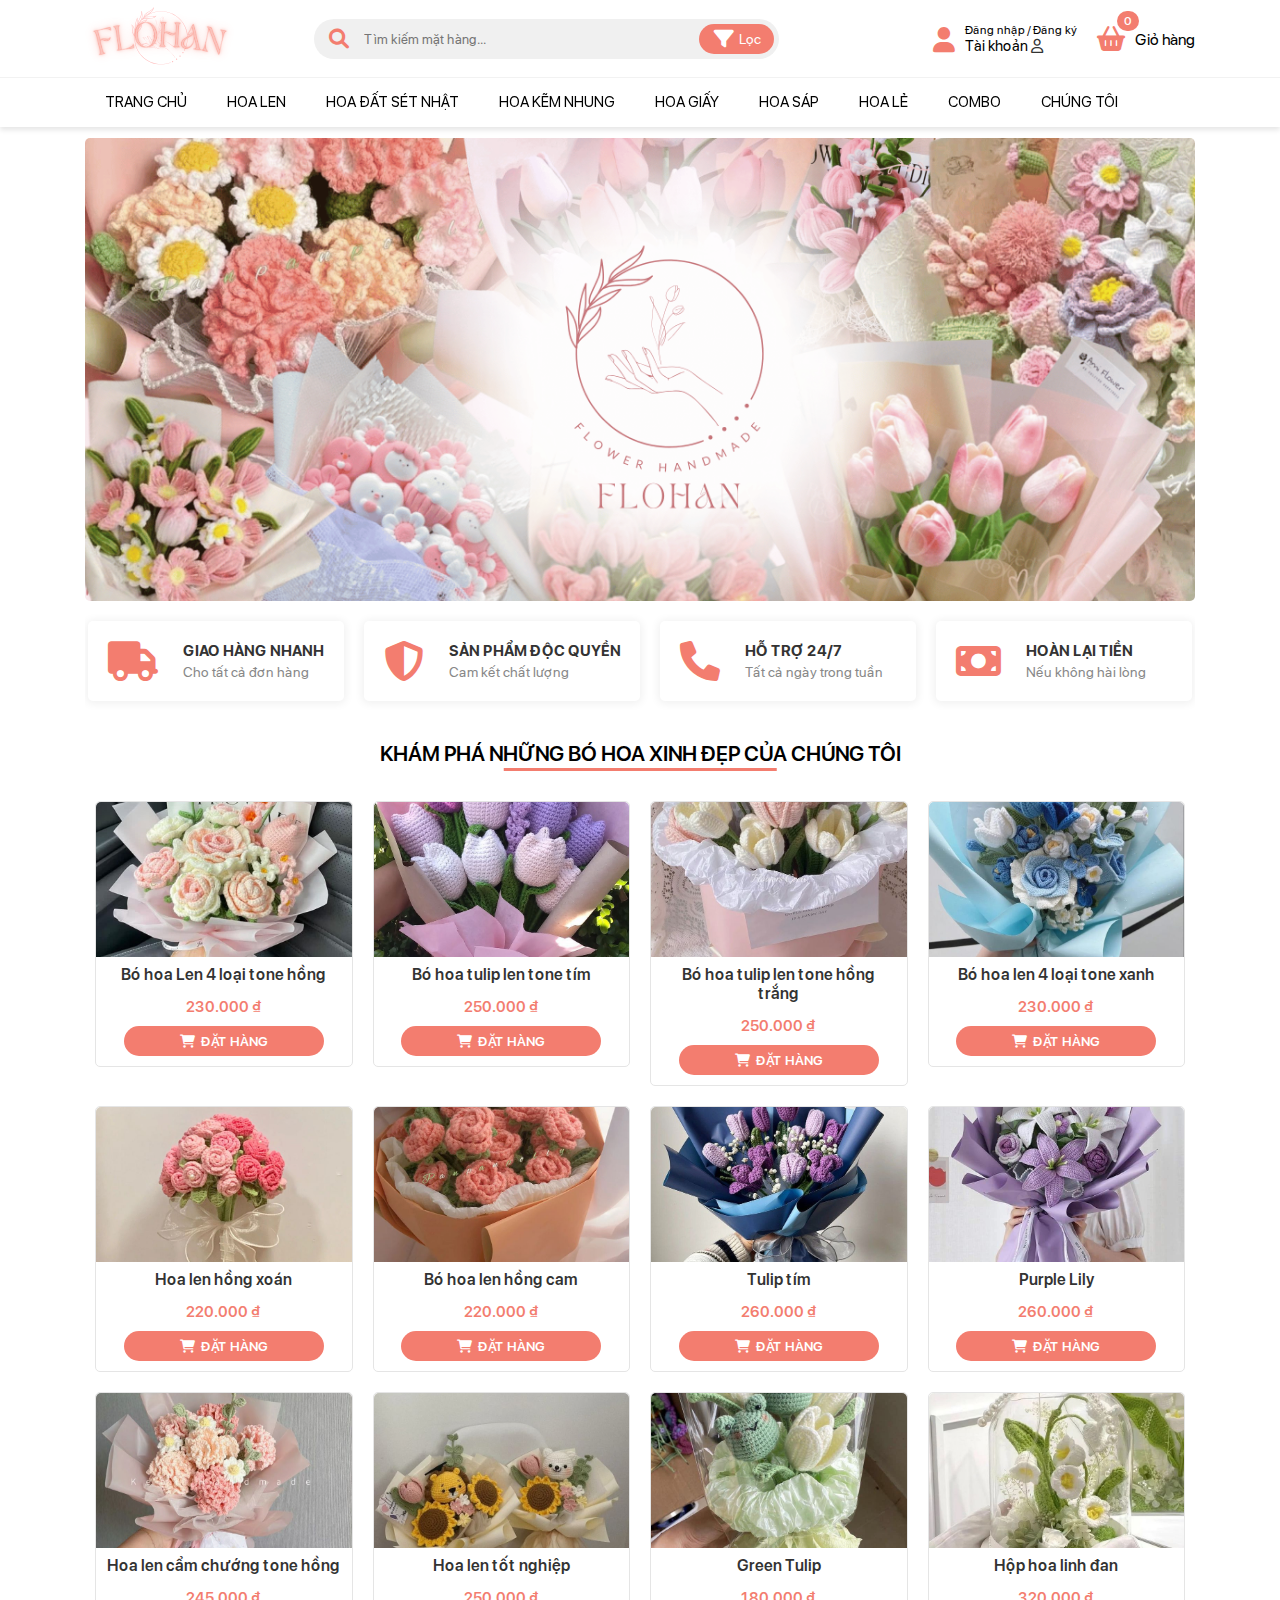
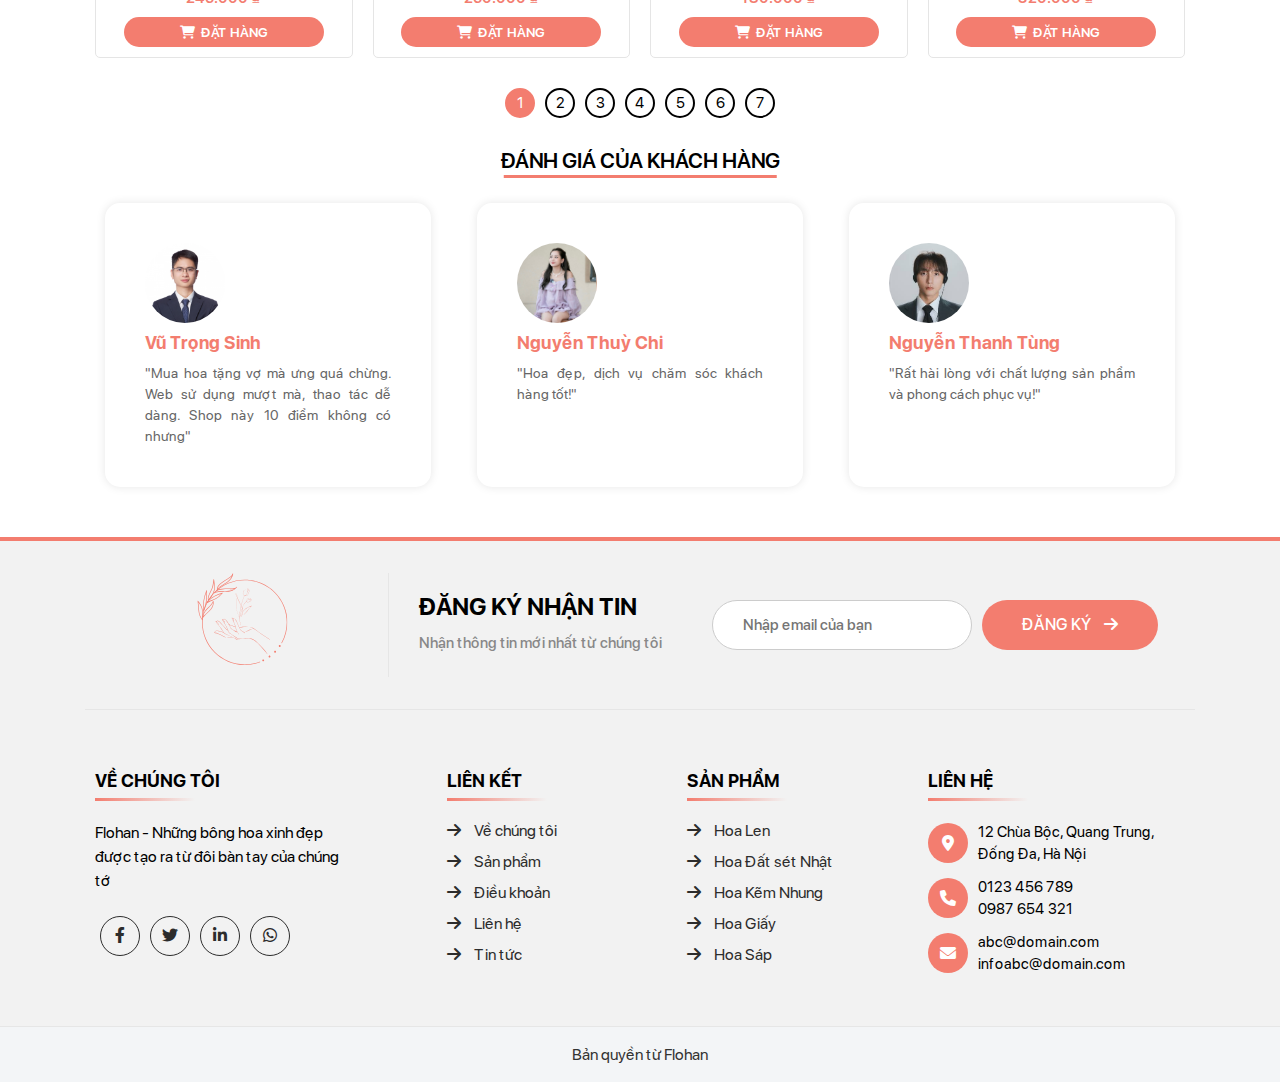
==== commit 02977ea4: "Update index.html" ====
--- a/index.html
+++ b/index.html
@@ -142,11 +142,12 @@
                 <span>Phân loại </span>
                 <select name="" id="advanced-search-category-select" onchange="searchProducts()">
                     <option>Tất cả</option>
-                    <option>Hoa Len</option>
-                    <option>Hoa Đất Sét Nhật</option>
-                    <option>Hoa Kẽm Nhung</option>
-                    <option>Hoa Giấy</option>
+                    <option>HOA LEN</option>
+                    <option>HOA ĐẤT SÉT NHẬT</option>
+                    <option>HOA KẼM NHUNG</option>
+                    <option>HOA GIẤY</option>
                     <option>HOA SÁP</option>
+                    <option>HOA LẺ</option>
                     <option>COMBO</option>
                 </select>
             </div>
@@ -310,7 +311,7 @@
                                     class="fa-regular fa-floppy-disk"></i> Lưu thay đổi</button>
                         </div>
                         <div>
-                            <button id="save-password" onclick="changePassword()"><i class="fa-regular fa-key"></i> Đổi
+                            <button id="save-password" onclick="changePassword()"><i class="fa-solid fa-key"></i> Đổi
                                 mật khẩu</button>
                         </div>
                     </div>
--- a/assets/css/main.css
+++ b/assets/css/main.css
@@ -2435,41 +2435,50 @@
 .employee {
     text-align: center;
     line-height: 1.6;
-    color: darkslategray
-}
-
+    color: darkslategray;
+}
+
+.employee img:hover{
+    transform: scale(1.2);
+}
 .employee img {
     width: 150px;
     height: 150px;
     border-radius: 50%;
     margin-bottom: 10px;
+    transition: transform 0.5s ease;
 }
 
 /* Styling for Gallery section */
 .gallery {
     margin-top: 30px;
     padding: 20px;
-    background-color: #F4968A;
     border-radius: 8px;
 }
 
 .gallery h3 {
-    color: white;
+    color: #F37D6F;
     text-align: center;
-    margin-bottom: 15px;
+    margin-bottom: 20px;
 }
 
 .images {
     display: grid;
     grid-template-columns: repeat(3, 1fr);
     gap: 20px;
+    margin-bottom: 20px;
 }
 
 .images img {
     max-width: 100%;
     height: auto;
-    border-radius: 8px;
-}
+    border-radius: 20px;
+    transition: transform 0.5s ease;
+}
+
+.images img:hover {
+    transform: scale(1.1);}
+
 .intro h2
 {
 text-align: center;
@@ -2717,19 +2726,19 @@
 /* Styling for TUS section */
 
 .breadcrumb-item a {
-    color: #363434; /* Đổi màu chữ breadcrumb */
+    color: #F37D6F; /* Đổi màu chữ breadcrumb */
 }
 .tus {
     margin: 30px 0;
     padding: 20px;
-    background-color: #F4968A;
-    border-radius: 8px;
+    background-color: ;
+    border-radius: 20px;
 }
 
 .tus h3 {
-    color: white;
+    color: #F37D6F;
     text-align: center;
-    margin-bottom: 15px;
+    margin-bottom: 20px;
 }
 
 .imagess {
@@ -2740,12 +2749,14 @@
 .imagess img {
     max-width: 100%;
     height: auto;
-    border-radius: 8px;
+    border-radius: 20px;
+    
 }
 .tus-img {
 width: 200px; /* Chiều rộng cố định */
 height: 200px; /* Chiều cao cố định */
 object-fit: cover; /* Đảm bảo ảnh vừa khít vào khung mà không bị méo */
+border-radius: 20px;
 }
 
 
@@ -2759,13 +2770,16 @@
     text-align: center;
     align-items: center;
     justify-self: center;
-    margin-bottom: 2rem;
+    margin-bottom: 30px;
+    
+    
 }
 .post-container .post-header h1 {
     color: #F37D6F;
 }
 .post-container .post-header .breadcrumb li {
     display: inline-block;
+    
 }
 .post-container .post-header .breadcrumb li:first-child {
     position: relative;
@@ -2776,25 +2790,40 @@
     right: 0;
     position: absolute;
     display: inline-block;
+    color: #F37D6D;
 }
 
 .post-container .text-center {
     text-align: center;
+    margin-block: 30px;
+    
 }
 .post-container .post-title {
     font-size: 2rem;
-    margin-bottom: 0.5rem;
+    margin-bottom:5px;
     color: #F37D6F;
+    
 }
 .post-container .post-time {
-    font: 1.5rem;
+    font: 16px;
+    
 }
 
 .post-container .post-content p {
-    line-height: 1.5;
+    line-height: 1.6;
+    margin-left: 20px;
+    margin-right:20px;
 }
 .post-container .post-content p:not(:last-child) {
-    margin-bottom: 10px;
+    margin-bottom: 20px;
+    
+}
+.post-content-body p {
+    text-align: justify;
+    margin: 10px;
+    color: darkslategray;
+    text-indent: 30px;
+    
 }
 .post-container .productImage {
     display: flex;
@@ -2803,22 +2832,29 @@
     overflow: hidden;
 }
 .post-container .productImage .imageItem {
-    width: 33.3333%;
-    height: 340px;
+    width: 30%;
+    height: 300px;
     background-position: center !important;
     background-size: cover !important;
 }
 .imageItem {
-    margin-right: 10px; /* khoảng cách giữa các ảnh */
-    border-radius: 15px; 
-}
-
-
-
-
-
-
-
-
-
-
+    margin-right: 30px; /* khoảng cách giữa các ảnh */
+    border-radius: 50px; 
+    
+}
+
+
+
+
+
+
+
+
+
+
+
+
+
+
+
+
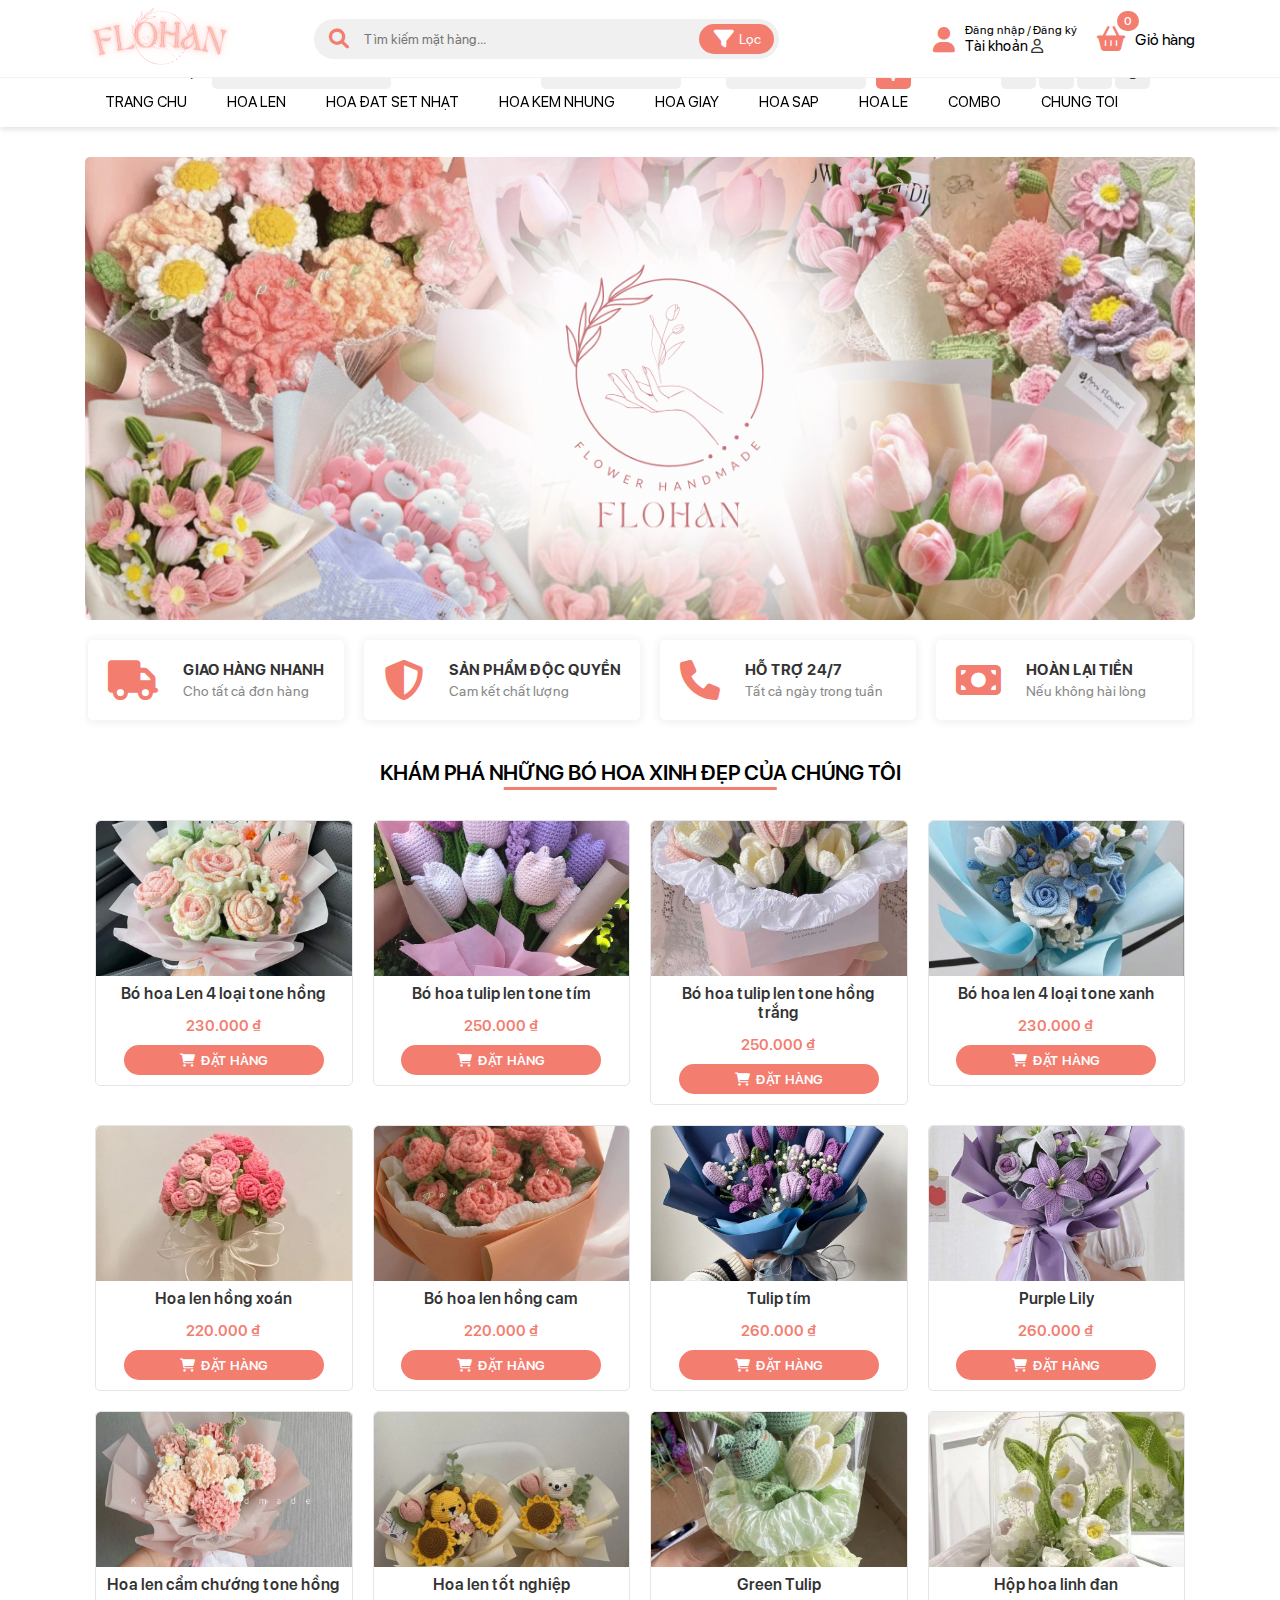
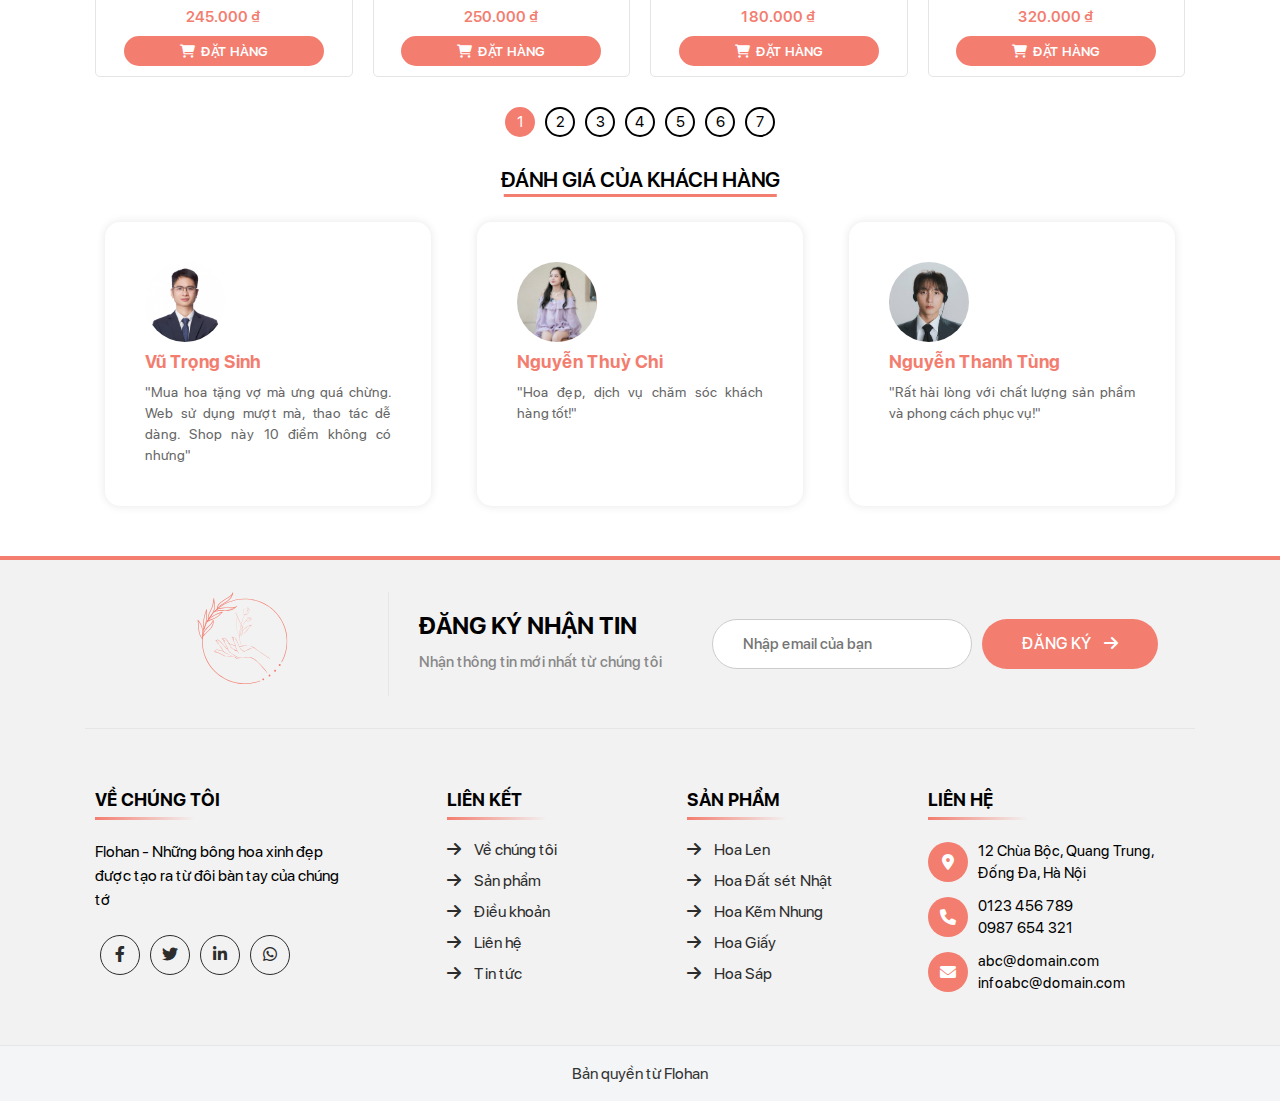
==== commit 4a7cb471: "Update index.html" ====
--- a/index.html
+++ b/index.html
@@ -6,7 +6,7 @@
     <meta http-equiv="X-UA-Compatible" content="IE=edge">
     <meta name="viewport" content="width=device-width, initial-scale=1.0">
     <title>Flohan</title>
-    <link href='assets/img/logotieude1.png' rel='icon' type='image/x-icon' />
+    <link href='assets/img/logotieude2.svg' rel='icon' type='image/x-icon' />
     <link rel="stylesheet" href="./assets/css/main.css">
     <link rel="stylesheet" href="./assets/css/home-responsive.css">
     <link rel="stylesheet" href="./assets/css/toast-message.css">
@@ -136,6 +136,7 @@
             </ul>
         </div>
     </nav>
+    /*Lọc*/
     <div class="advanced-search">
         <div class="container">
             <div class="advanced-search-category">
@@ -410,7 +411,7 @@
     <div class="modal-cart">
         <div class="cart-container">
             <div class="cart-header">
-                <h3 class="cart-header-title"><i class="fa-regular fa-basket-shopping-simple"></i> Giỏ hàng</h3>
+                <h3 class="cart-header-title"><i class="fa-solid fa-basket-shopping"></i> Giỏ hàng</h3>
                 <button class="cart-close" onclick="closeCart()"><i class="fa-solid fa-xmark"></i></button>
             </div>
             <div class="cart-body">
--- a/assets/css/main.css
+++ b/assets/css/main.css
@@ -2439,7 +2439,7 @@
 }
 
 .employee img:hover{
-    transform: scale(1.2);
+    transform: scale(1.3);
 }
 .employee img {
     width: 150px;
@@ -2464,7 +2464,7 @@
 
 .images {
     display: grid;
-    grid-template-columns: repeat(3, 1fr);
+    grid-template-columns: repeat(4, 1fr);
     gap: 20px;
     margin-bottom: 20px;
 }
@@ -2483,17 +2483,17 @@
 {
 text-align: center;
 color: #F37D6F;
-font-size: 30px;
+font-size: 25px;
 margin-bottom: 30px;
 margin-top: 30px
 }
 .intro p
 {
     font-size: 16px;
-    text-align: justify;
+    text-align: center;
     line-height: 2;
-    margin-right: 30px;
-    margin-left: 30px;
+    margin-right: 100px;
+    margin-left: 100px;
     
 }
 .vision:hover, .mission:hover {
@@ -2550,34 +2550,38 @@
     display: block; /* Hiển thị khi có lớp 'open' */
 }
 
-
+/*Lienhe */
 /* Form container */
-.form-container {
+.form-container_ct {
     flex: 1;
-    margin-right: 30px;
-    margin-top: 20px;
-}
-
-.form-container h2 {
+    margin-left: 20px;
+    margin-top: 40px;
+    background-color: #F37D6F;
+    border-radius: 20px;
+    padding: 30px;
+}
+
+.form-container_ct h2 {
     font-size: 24px;
     margin-bottom: 20px;
-    color: #F37D6F;
-}
-
-.form-group {
+    color: white;
+
+}
+
+.form-group_ct {
     margin-bottom: 15px;
     
 }
 
-.form-group label {
+.form-group_ct label {
     display: block;
     margin-bottom: 8px;
 
-    color: darkslategrey;
+    color: white;
 }
 button[type="submit"] {
-    background-color: #F37D6F;
-    color: white;
+    background-color: white;
+    color: #F37D6F;
     padding: 12px 20px;
     border: none;
     border-radius: 10px;
@@ -2586,7 +2590,7 @@
 }
 
 button[type="submit"]:hover {
-    background-color: #F37D6F;
+    background-color: lightpink;
 }
 
 /* Info container */
@@ -2594,6 +2598,7 @@
     flex: 1;
     width:200%;
     margin-top: 40px;
+    margin-left: 20px;
 }
 
 .info-container h3 {
@@ -2633,7 +2638,7 @@
         width: 80%;
     }
 
-    .form-container,
+    .form-containerct,
     .info-container {
         margin-right: 0;
         margin-bottom: 20px;
@@ -2644,15 +2649,17 @@
 .container-iframe {
     margin-top: 20px;
     text-align: center;
-    margin-right: 30px;
+    margin-right: 40px;
 }
 
 iframe {
     border: 1px solid #ddd;
     border-radius: 8px;
-}
-
- .form-group input, .form-group textarea {
+    margin-right: 30px;
+    margin-top: 20px;
+}
+
+ .form-group_ct input, .form-group_ct textarea {
             padding: 8px;
             margin-top: 5px;
             width: 100%;
@@ -2843,18 +2850,81 @@
     
 }
 
-
-
-
-
-
-
-
-
-
-
-
-
-
-
-
+/*dieukhoan*/
+.container-rule {
+    max-width: 1200px;
+    width: 90%;
+    margin: 20px auto;
+    padding: 20px;
+    background-color: white; 
+}
+
+.container-rule h1 {
+    text-align: center;
+    color: #F37D6F;
+    margin-bottom: 20px;
+    font-size: 1.75em;
+}
+
+.section {
+    background-color: white;
+    border-radius: 8px;
+    padding: 40px 20px;
+    margin-bottom: 20px;
+    border: 1px solid #ddd; 
+    box-sizing: border-box;
+    transition: transform 0.3s ease;
+}
+.section:hover {
+    transform: scale(1.05);
+}
+
+.section h2 {
+    color: #F3A699;
+    margin-top: 10px;
+    margin-bottom: 10px;
+    font-size: 1.25em;
+}
+
+.custom-list li {
+    position: relative;
+    margin-bottom: 10px;
+    padding-left: 20px;
+}
+
+.custom-list li:before {
+    content: "•";
+    position: absolute;
+    left: 0;
+    color: #000;
+}
+
+.section p,
+.section ul {
+    margin: 0;
+    padding: 0;
+}
+
+.section ul {
+    list-style-type: none;
+    padding-left: 20px;
+}
+
+
+
+
+
+
+
+
+
+
+
+
+
+
+
+
+
+
+
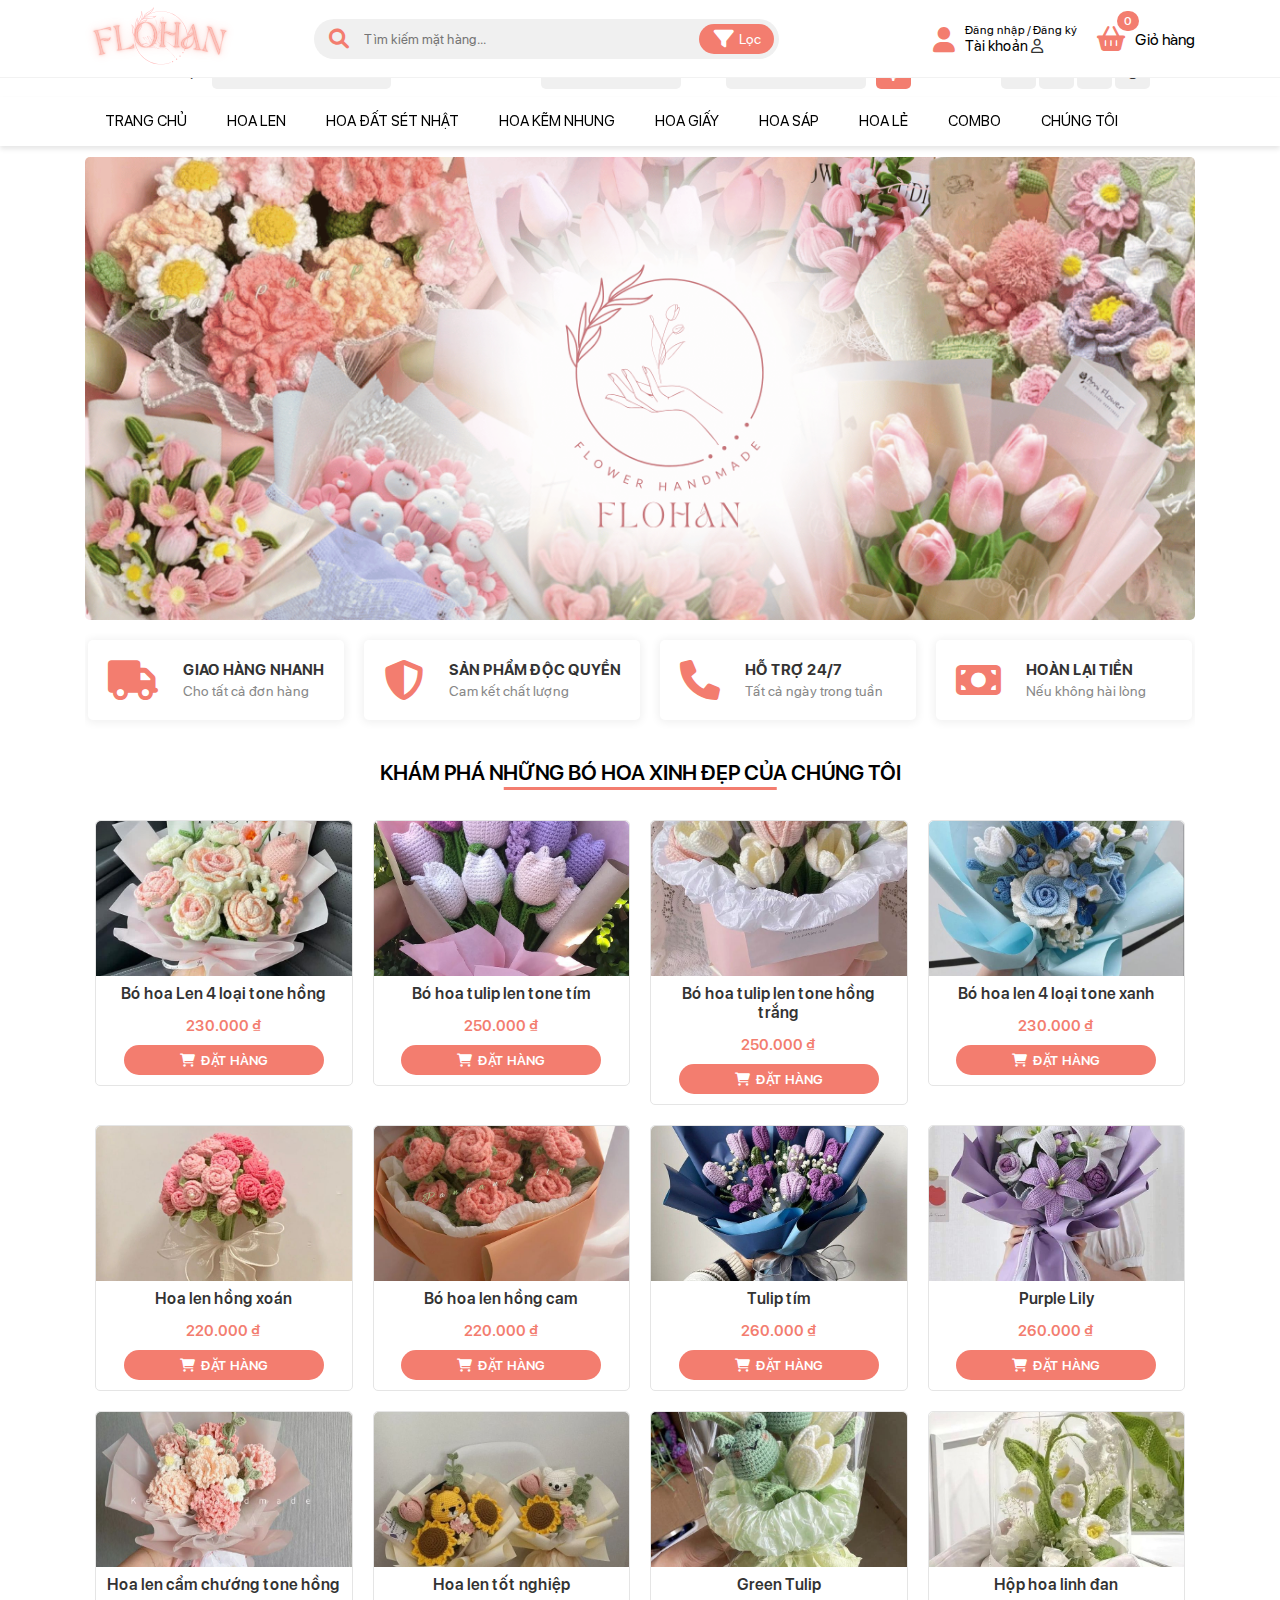
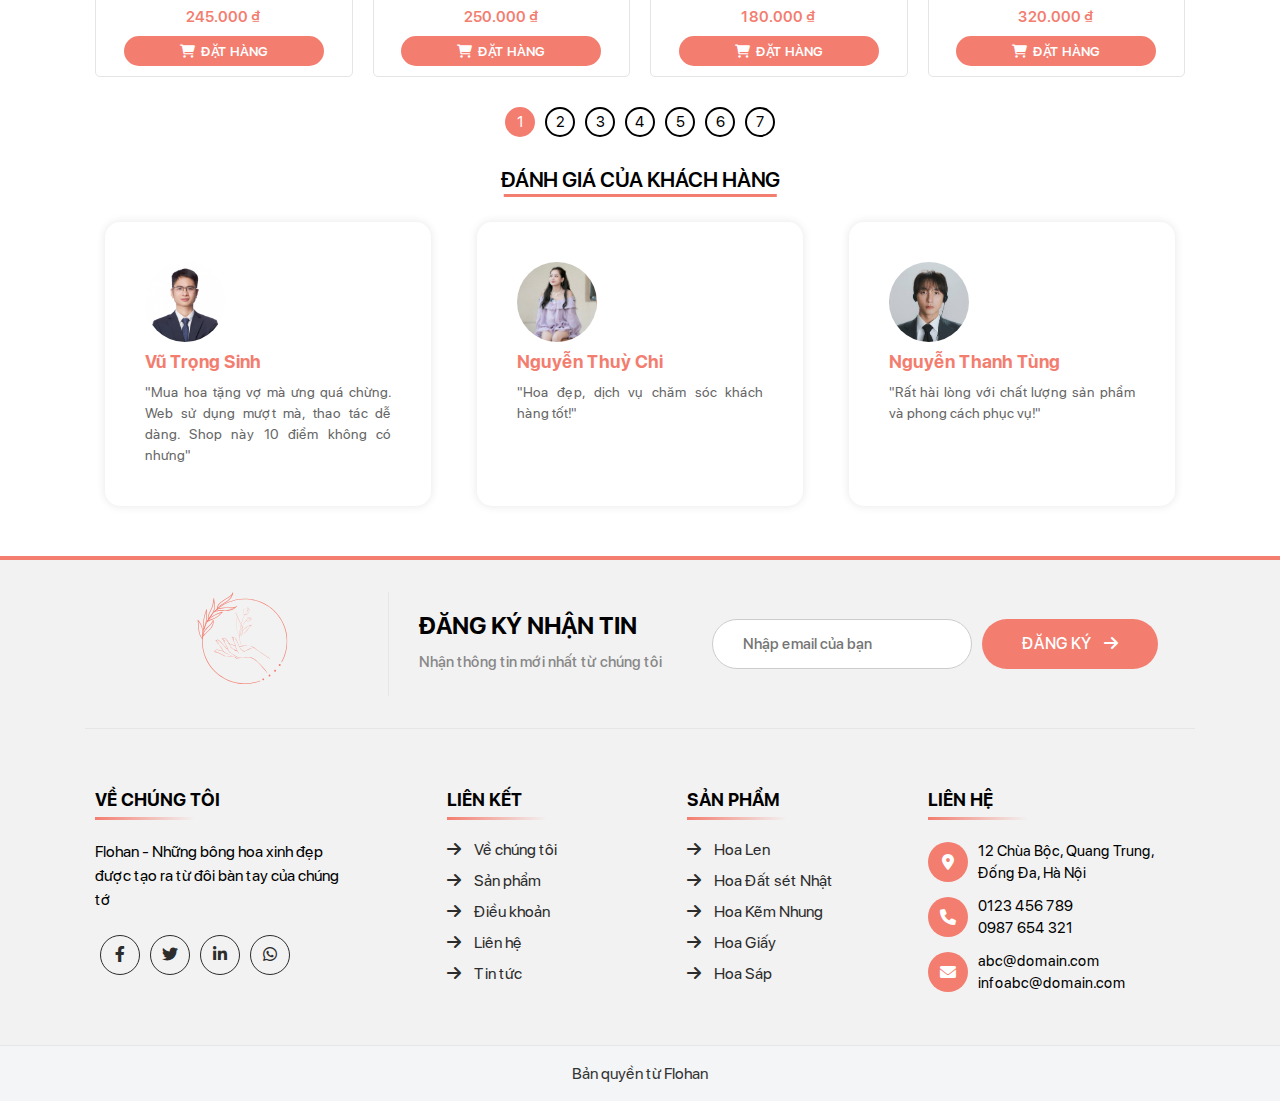
==== commit 757d136e: "Update index.html" ====
--- a/index.html
+++ b/index.html
@@ -112,6 +112,7 @@
             </div>
         </div>
     </header>
+    /*Phân loại các thanh mục*/
     <nav class="header-bottom">
         <div class="container">
             <ul class="menu-list">
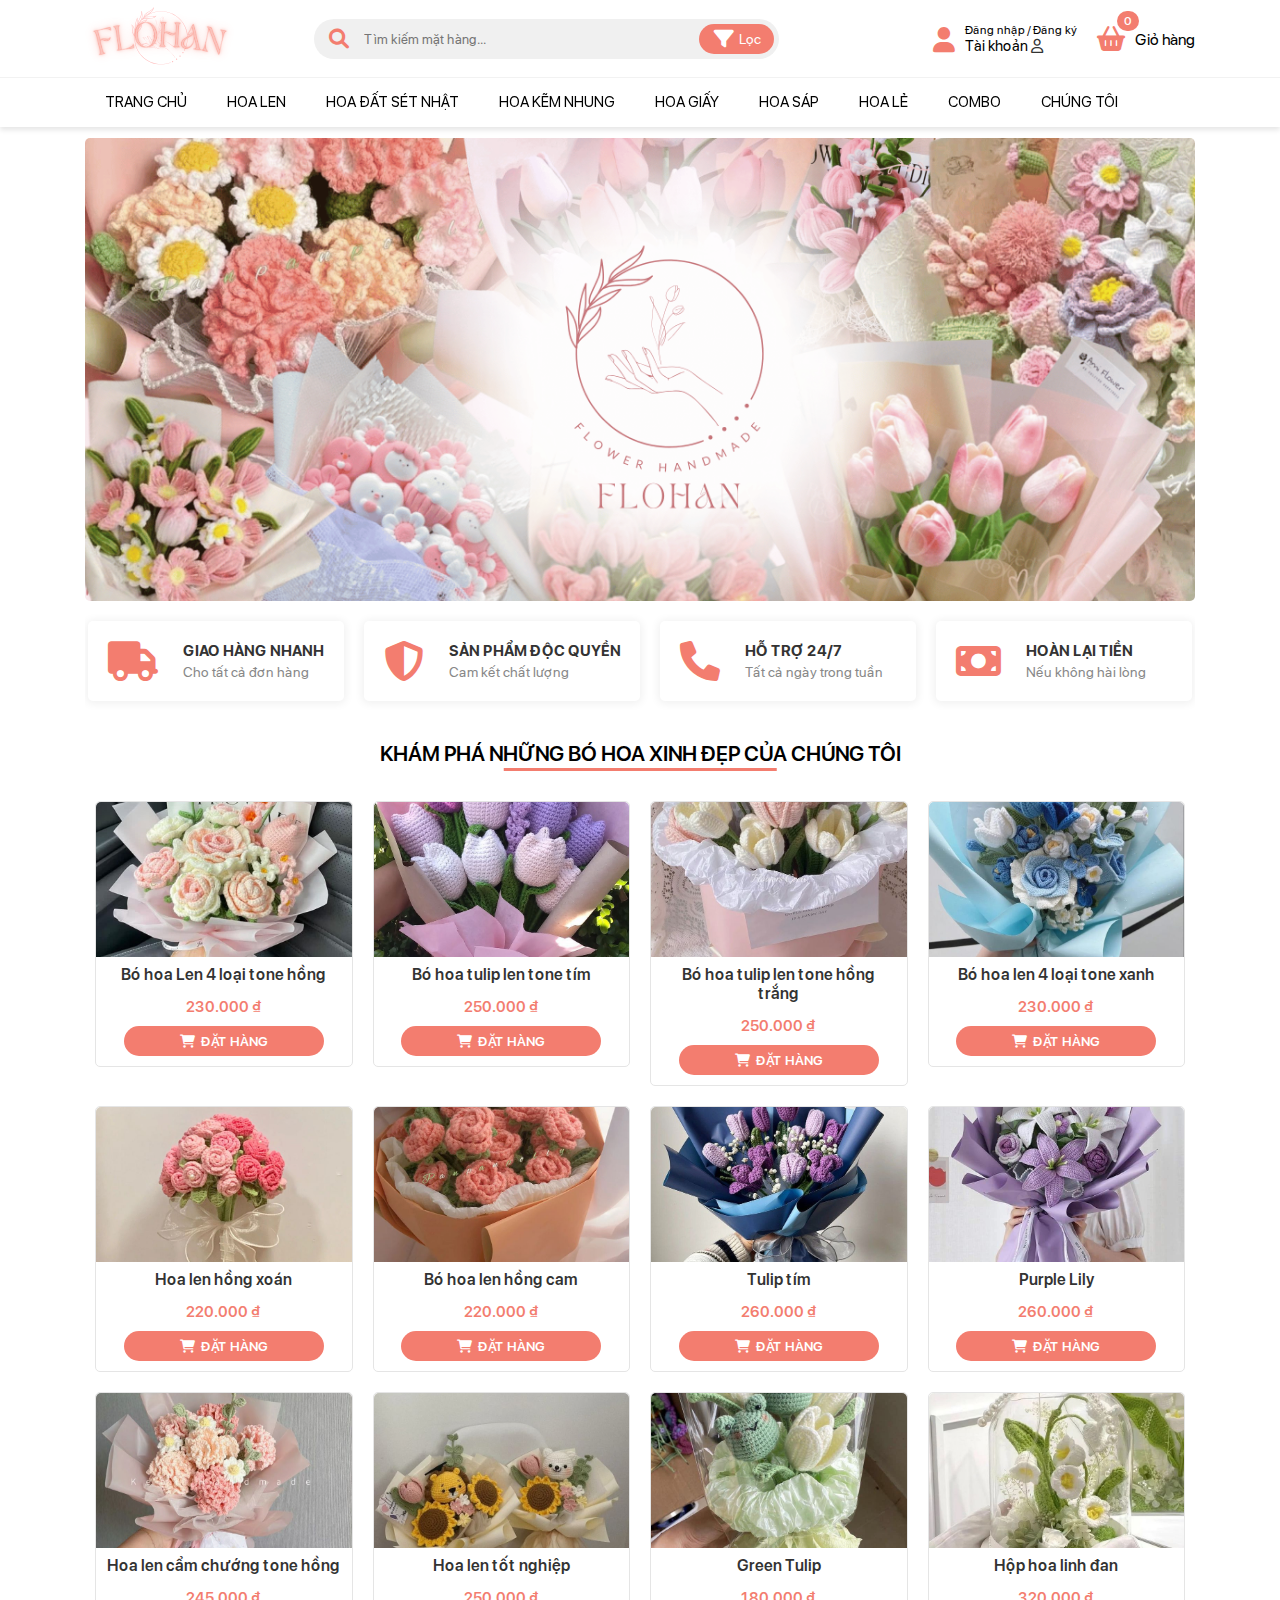
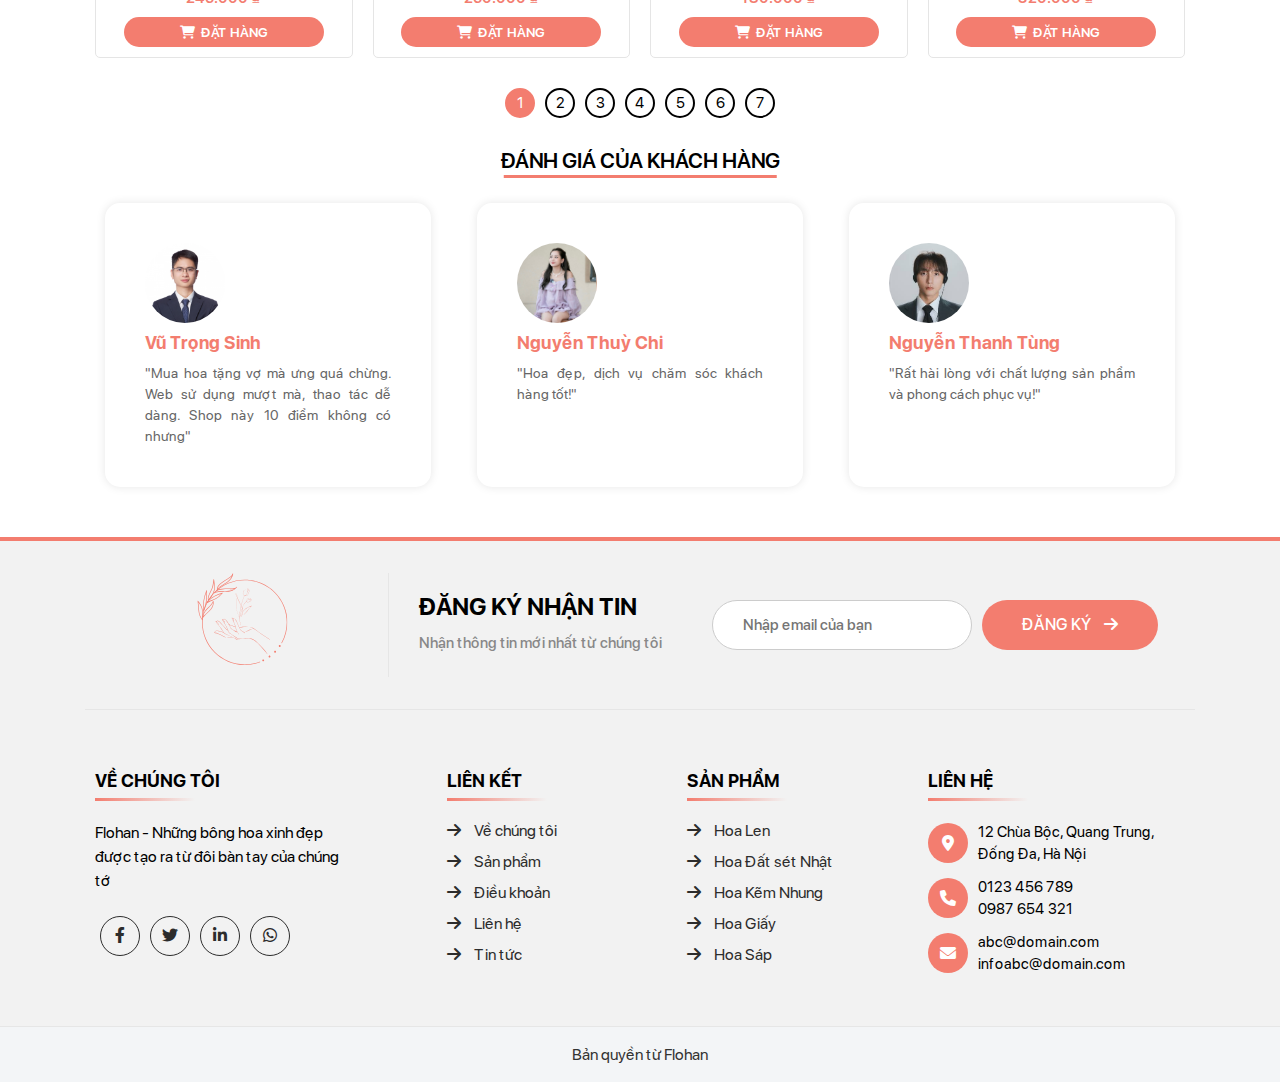
==== commit 2375609a: "Update index.html" ====
--- a/index.html
+++ b/index.html
@@ -112,7 +112,6 @@
             </div>
         </div>
     </header>
-    /*Phân loại các thanh mục*/
     <nav class="header-bottom">
         <div class="container">
             <ul class="menu-list">
@@ -137,7 +136,6 @@
             </ul>
         </div>
     </nav>
-    /*Lọc*/
     <div class="advanced-search">
         <div class="container">
             <div class="advanced-search-category">
